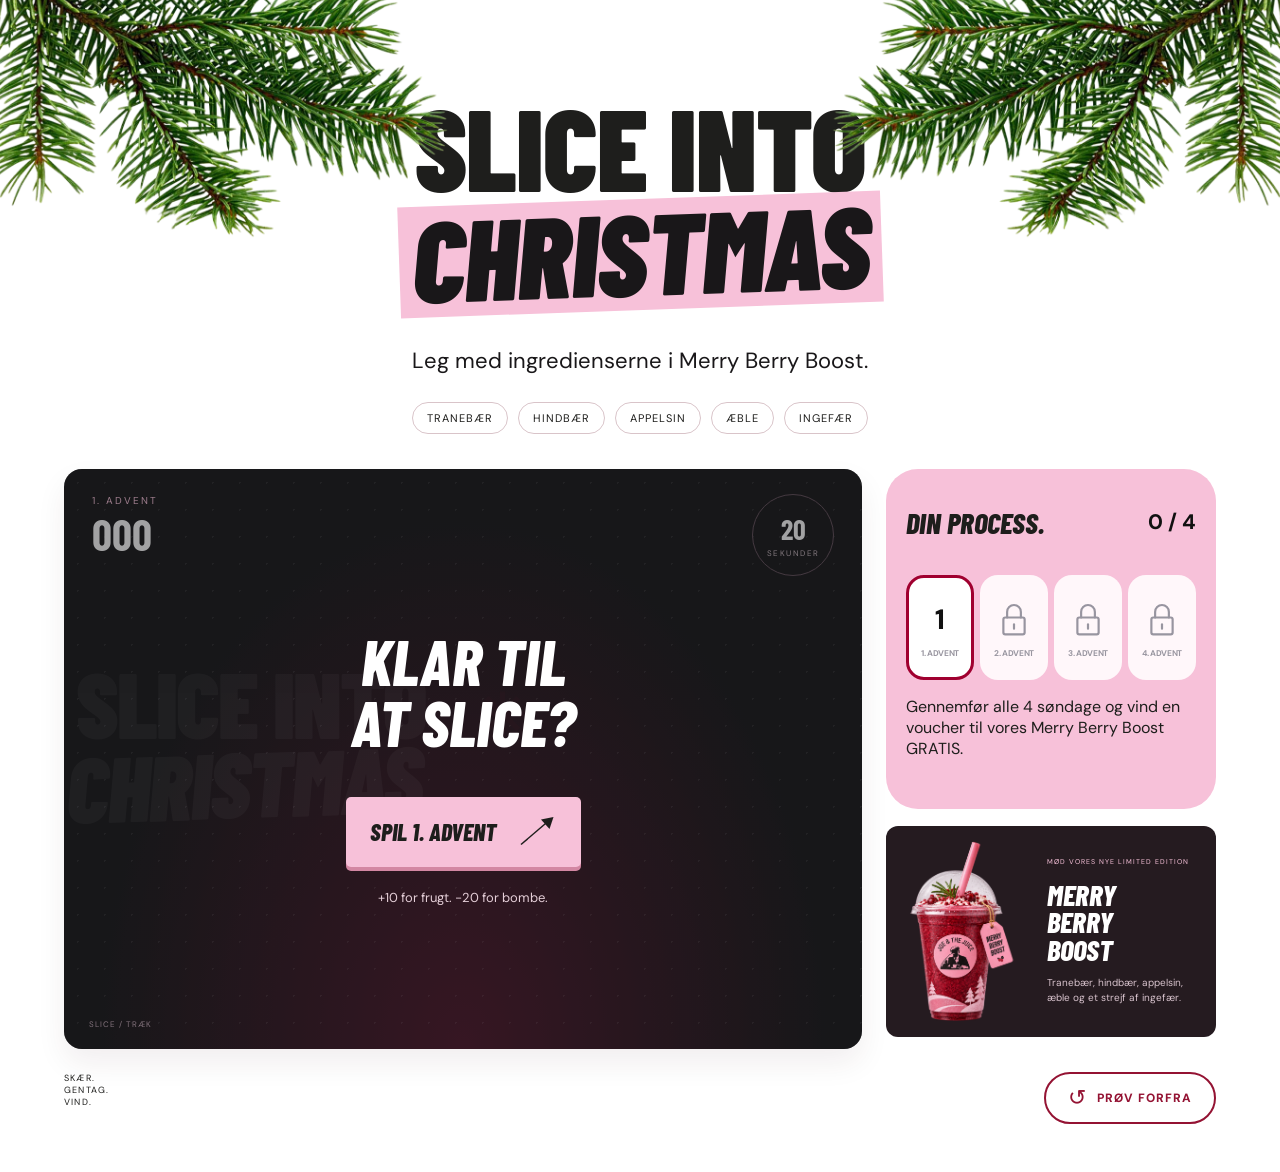
==== spil.html @ 3446dd18 "mobilvisning ses på tablet" ====
<!DOCTYPE html>
<html lang="da">
<head>
  <meta charset="UTF-8">
  <meta name="viewport" content="width=device-width, initial-scale=1">
  <meta name="theme-color" content="#edb3c9">

  <title>Slice into Christmas</title>

  <link rel="stylesheet" href="CSS/style.css">
</head>

<body>

<!-- SNE -->
<div class="christmas-background" aria-hidden="true">
  <div id="snowfall"></div>
</div>

<!-- GRAN -->
<div class="pine-decoration" aria-hidden="true">
  <div class="pine pine-left">
    <img src="img/gran.png" alt="">
  </div>

  <div class="pine pine-right">
    <img src="img/gran.png" alt="">
  </div>
</div>

<!-- Din eksisterende header kommer her -->

  </header>

  <main>

    <section class="intro">
     
      <h1>
        SLICE INTO<br>
        <em>CHRISTMAS</em>
        <span class="spark">✳</span>
      </h1>

      <p>
        Leg med ingredienserne i Merry Berry Boost.
      </p>

      <div class="ingredients">
        <span>TRANEBÆR</span>
        <span>HINDBÆR</span>
        <span>APPELSIN</span>
        <span>ÆBLE</span>
        <span>INGEFÆR</span>
      </div>
    </section>

    <div class="layout">

      <!-- SPILLET -->
      <section class="arena" aria-label="Frugtskæringsspil">

        <div class="hud">
          <div>
            <span class="label" id="roundLabel">
              1. ADVENT
            </span>

            <strong id="score">000</strong>
          </div>

          <div class="timer">
            <span id="time">20</span>
            <small>SEKUNDER</small>
          </div>

          <button
            id="pause"
            hidden
            aria-label="Sæt spillet på pause"
          >
            Ⅱ
          </button>
        </div>

        <div class="arena-title">
          <h1>
            SLICE INTO<br>
            <em>CHRISTMAS</em>
            <span class="spark">✳</span>
          </h1>
        </div>

        <canvas
          id="game"
          tabindex="0"
          aria-label="Skær frugter ved at trække fingeren eller musen. Med tastatur: tryk mellemrum for at skære en frugt."
        ></canvas>

        <!-- COUNTDOWN -->
        <div id="countdown" hidden>
          <span id="countdownNumber">3</span>
        </div>

        <!-- START, PAUSE OG RESULTAT -->
<div class="overlay" id="overlay">

  <div class="tag" id="overlayTag"></div>

  <h2 id="overlayTitle">
    KLAR TIL<br>
    AT SLICE?
  </h2>

  <p id="overlayText"></p>

  <button class="primary" id="start">
    SPIL 1. ADVENT
    <span>↗</span>
  </button>

  <p id="overlayFine">
    +10 for frugt. −20 for bombe.
  </p>

</div>

        <div class="game-footer">
          <span>SLICE / TRÆK </span>
        </div>

      </section>

      <!-- ADVENTSREJSE -->
      <aside>

      
<!-- DIN ADVENTSREJSE -->

<div class="progress-card">

  <!-- OVERSKRIFT OG FREMGANG -->
  <div class="card-top">
    <h3>DIN PROCESS.</h3>
    <span id="count">0/4</span>
  </div>

  <!-- DE FIRE ADVENTSLÅGER -->
  <!-- JavaScript opretter automatisk lågerne -->
  <div id="days" class="days"></div>

  <!-- BESKRIVELSE -->
  <p id="progressText" class="progress-description">
    Spil med hver advent og vind præmier.
    Gennemfør alle 4 søndage og vind vores
    Merry Berry Boost.
  </p>

  <!-- VOUCHER -->
  <button
  type="button"
  class="voucher-btn"
  id="voucher"
  hidden
>
  <span>DIN VOUCHER</span>

  <svg class="voucher-arrow" viewBox="0 0 80 70"
       fill="none" aria-hidden="true">
    <path d="M8 60 L63 13"
          stroke="currentColor" stroke-width="3" />
    <path d="M48 10 L73 5 L65 29 Z"
          fill="currentColor" />
  </svg>
</button>

</div>


        <!-- PRODUKTKORT -->
        <div class="product">
          <div class="product-art">
            <img
              src="img/merryberryboost.png"
              alt="Merry Berry Boost juledrink"
            >
          </div>

          <div class="product-copy">
            <span>MØD VORES NYE LIMITED EDITION</span>

            <h3>
              MERRY<br>
              BERRY <br>
              BOOST
            </h3>

            <p>
            Tranebær, hindbær, appelsin, æble og et strejf af ingefær.
            </p>
          </div>
        </div>

      </aside>
    </div>

    <div class="bottom">
      <span>SKÆR. <br>
        GENTAG.<br>
        VIND.</span>

      
<button id="reset" class="reset-btn" type="button">
  <span class="reset-icon" aria-hidden="true">↺</span>
  PRØV FORFRA
</button>

    </div>

  </main>

<!-- SPILLEREGLER FØR START -->
<dialog id="rulesDialog" aria-labelledby="rulesTitle">
  <button
    type="button"
    class="rules-close"
    id="closeRules"
    aria-label="Luk spilleregler"
  >
    ×
  </button>

  <h1 id="rulesTitle" tabindex="-1">
    SÅDAN SPILLER DU.
  </h1>

  <div class="rules-layout">
    <ol class="rules-list">
      <li>Start en runde på 20 sekunder.</li>

      <li>
        Skær frugterne med et stryg med fingeren, men
        <strong>undgå</strong> bomberne.
      </li>

      <li>
        Spil runden færdig. Din deltagelse registreres
        uanset din score.
      </li>

      <li>
        Gennemfør alle fire adventssøndage for at modtage
        en voucher til vores nye juledrink
        <strong>gratis.</strong>
      </li>
    </ol>

    <div class="rules-pictures" aria-hidden="true">
      <!-- FRUGTER -->
      <div class="rules-picture">
        <svg
          class="rules-mark rules-check"
          viewBox="0 0 100 80"
          fill="none"
        >
          <path d="M10 41 L36 67 L90 13" />
        </svg>

        <div class="rules-images">
          <img src="img/tranebaer.png" alt="">
          <img src="img/appelsin.png" alt="">
        </div>
      </div>

      <!-- BOMBER -->
      <div class="rules-picture">
        <svg
          class="rules-mark rules-cross"
          viewBox="0 0 100 80"
          fill="none"
        >
          <path d="M25 15 L75 65 M75 15 L25 65" />
        </svg>

        <div class="rules-images">
          <img src="img/julekugle1.png" alt="">
          <img src="img/julekugle2.png" alt="">
        </div>
      </div>
    </div>
  </div>

  <button type="button" class="rules-start" id="rulesStart">
    <span>START SPIL</span>

    <svg
      class="rules-arrow"
      viewBox="0 0 80 70"
      fill="none"
      aria-hidden="true"
    >
      <path d="M8 60 L63 13" />
      <path d="M48 10 L73 5 L65 29 Z" />
    </svg>
  </button>
</dialog>

<!-- DIALOG TIL NULSTILLING OG VOUCHER -->
<dialog id="modal">
  <button
    type="button"
    class="close"
    aria-label="Luk"
  >
    ×
  </button>

  <div id="modalContent"></div>
</dialog>
  <div
    class="sr"
    aria-live="polite"
    id="announce"
  ></div>

  <!-- VÆLG TILBUD EFTER EN ADVENTSRUNDE -->
<dialog id="dealsDialog" aria-labelledby="dealsTitle">
  <h2 id="dealsTitle" tabindex="-1">
    GODT SPILLET.<br>
    VÆLG DIN DEAL.<br>
    TRE DEALS.<br>
    <em>ÉN ER DIN.</em>
  </h2>

  <p class="deals-intro">
    Vælg ét af de tre tilbud, og tryk fortsæt.
  </p>

  <p class="deals-demo">
    Prototype: Dit valg gemmes i denne browser.
    Ingen rigtig rabat eller forbindelse til JOE Wallet.
  </p>

  <form id="dealsForm">
    <fieldset class="deals-options">
      <legend class="sr">Vælg ét tilbud</legend>
      <div id="dealCards"></div>
    </fieldset>

    <button
    type="submit"
    class="deals-continue"
    id="confirmDeal"
    disabled
  >
    <span>FORTSÆT</span>
  
    <svg
      class="continue-arrow"
      viewBox="0 0 80 70"
      fill="none"
      aria-hidden="true"
    >
      <path
        d="M8 60 L63 13"
        stroke="currentColor"
        stroke-width="3"
      />
      <path
        d="M48 10 L73 5 L65 29 Z"
        fill="currentColor"
      />
    </svg>
  </button>
  </form>

  <p class="sr" id="dealStatus" aria-live="polite"></p>
</dialog>

  <script src="JS/game.js"></script>

</body>
</html>
---- CSS/style.css ----
@import url("https://fonts.googleapis.com/css2?family=Barlow+Condensed:ital,wght@0,600;0,700;0,800;0,900;1,800;1,900&family=DM+Sans:wght@400;500;600;700&display=swap");

/* =========================================
   FARVER
========================================= */

:root {
  --pink: #F7C1D9;
  --red: #941333;
  --ink: #1E1E1C;
  --cream: #ffffff;
}

/* =========================================
   GRUNDLÆGGENDE STYLING
========================================= */

* {
  box-sizing: border-box;
}

body {
  margin: 0;
  background: var(--cream);
  color: var(--ink);
  font-family: "DM Sans", Arial, sans-serif;
}

button,
a {
  -webkit-tap-highlight-color: transparent;
}

button {
  cursor: pointer;
  font: inherit;
}

button:focus-visible,
a:focus-visible,
canvas:focus-visible {
  outline: 3px solid #c52b67;
  outline-offset: 5px;
}

[hidden] {
  display: none !important;
}

/* =========================================
   HEADER
========================================= */

header {
  height: 96px;
  padding: 0 5%;
  border-bottom: 1px solid #d9cac9;

  display: flex;
  align-items: center;
  justify-content: space-between;
  gap: 20px;
}

.brand {
  font: 800 26px "Barlow Condensed",
    Impact, sans-serif;

  color: inherit;
  text-decoration: none;
}

.brand span {
  display: block;
  font: 10px "DM Sans", sans-serif;
  letter-spacing: 4px;
  margin-top: 5px;
}

.edition {
  font-size: 10px;
  letter-spacing: 2px;
}

.edition i {
  font-size: 22px;
  margin: 0 18px;
  color: var(--red);
}

.small {
  border: 1px solid #c7b7b8;
  padding: 12px 17px;
  background: transparent;
  border-radius: 30px;
  font-size: 12px;
}

/* =========================================
   MAIN
========================================= */

main {
  max-width: 1400px;
  margin: auto;
  padding: 40px 5% 24px;
}

/* =========================================
   INTRODUKTION
========================================= */

.intro {
  position: relative;
}

.eyebrow {
  font-size: 10px;
  letter-spacing: 2.4px;
  font-weight: 700;

  display: flex;
  align-items: center;
  gap: 10px;
}

.eyebrow span {
  background: var(--red);
  width: 7px;
  height: 7px;
  border-radius: 50%;
}

/* OVERSKRIFT */

h1 {
  font: 900 clamp(58px, 7.2vw, 108px) / 0.86
    "Barlow Condensed", Impact, sans-serif;

  letter-spacing: -2px;
  margin: 24px 0 26px;

  position: relative;
  width: max-content;
}

h1 em {
  background: var(--pink);
  font-style: italic;

  padding: 0 16px 5px 2px;

  display: inline-block;
  transform: rotate(-2deg);
}

.spark {
  position: absolute;
  font-size: 58px;
  color: var(--red);
  right: -87px;
  top: 26px;
}

.intro > p {
  position: absolute;
  right: 0;
  top: 42px;

  line-height: 1.7;
  font-size: 14px;
}

/* INGREDIENSER */

.ingredients {
  display: flex;
  gap: 7px;
  flex-wrap: wrap;
  margin: 26px 0;
}

.ingredients span {
  font-size: 9px;
  letter-spacing: 1px;

  border: 1px solid #941333;
  border-radius: 20px;

  padding: 6px 10px;
}

/* =========================================
   SIDENS LAYOUT
========================================= */

.layout {
  display: grid;
  grid-template-columns: minmax(0, 1fr) 330px;
  gap: 24px;
}

/* =========================================
   SPILOMRÅDE
========================================= */

.arena {
  height: 580px;
  position: relative;
  min-width: 0;

  background:
    radial-gradient(
      ellipse at 50% 100%,
      #4b1529,
      transparent 65%
    ),
    #171719;

  border-radius: 18px;
  overflow: hidden;
  color: var(--cream);

  box-shadow: 0 14px 30px #34122212;
}

/* PRIKKET BAGGRUND */

.arena::before {
  content: "";
  position: absolute;
  inset: 0;

  background-image:
    radial-gradient(
      #ffffff15 1px,
      transparent 1px
    );

  background-size: 27px 27px;
  pointer-events: none;
}

/* =========================================
   POINT OG TIMER
========================================= */

.hud {
  position: absolute;
  top: 25px;
  left: 28px;
  right: 28px;

  display: flex;
  align-items: flex-start;
  justify-content: space-between;

  z-index: 2;
  pointer-events: none;
}

.label {
  display: block;
  font-size: 10px;
  letter-spacing: 2px;
  color: var(--pink);
}

.hud strong {
  font: 700 44px "Barlow Condensed",
    Impact, sans-serif;

  display: block;
}

.hud small {
  font-size: 8px;
  letter-spacing: 1.5px;
  color: #c9b8c0;
  display: block;
}

.timer {
  text-align: center;
  border: 1px solid #63505b;
  border-radius: 50%;

  width: 66px;
  height: 66px;
  padding: 8px;
}

.timer span {
  font: 700 28px "Barlow Condensed",
    Impact, sans-serif;
}

/* PAUSE */

#pause {
  pointer-events: auto;
  background: transparent;

  border: 1px solid #73606a;
  border-radius: 50%;

  color: white;
  width: 38px;
  height: 38px;

  position: absolute;
  right: 80px;
}

/* =========================================
   BAGGRUNDSTEKST I SPILLET
========================================= */

.arena-title {
  position: absolute;
  top: 170px;

  width: 100%;
  text-align: center;

  font: 900 65px / 0.94
    "Barlow Condensed", Impact, sans-serif;

  opacity: 0.055;
  pointer-events: none;
}

.arena-title em {
  color: var(--pink);
}

/* =========================================
   CANVAS
========================================= */

canvas {
  display: block;
  width: 100%;
  height: 100%;

  touch-action: none;

  position: absolute;
  inset: 0;
}

/* =========================================
   STARTSKÆRM OG RESULTAT
========================================= */

.overlay {
  position: absolute;
  inset: 0;

  display: flex;
  align-items: center;
  justify-content: center;
  flex-direction: column;

  text-align: center;

  background: #17171966;
  padding: 30px;

  z-index: 3;
  backdrop-filter: blur(2px);
}

.tag {
  color: var(--pink);
  font-size: 10px;
  letter-spacing: 2.4px;
}

.overlay h2 {
  font: italic 800 64px / 0.95
    "Barlow Condensed", Impact, sans-serif;

  margin: 22px 0;
  color: var(--cream);
}

.overlay p {
  font-size: 13px;
  line-height: 1.7;

  color: #e4ced7;
  margin: 0 0 22px;
}

/* STARTKNAP */

.primary {
  background: var(--pink);
  border: 0;
  border-radius: 5px;

  color: var(--ink);
  padding: 17px 24px;
  min-width: 235px;

  text-align: left;

  font: italic 800 24px
    "Barlow Condensed", Impact, sans-serif;

  box-shadow: 0 4px 0 #d387a3;
}

.primary span {
  float: right;
  margin-left: 24px;
}

.primary:hover {
  background: #ffcee1;
  transform: translateY(-1px);
}

.overlay .fine {
  font-size: 10px;
  margin: 19px 0 0;
  color: #c6abb7;
}

/* =========================================
   SPILLETS FOOTER
========================================= */

.game-footer {
  position: absolute;
  bottom: 20px;
  left: 25px;
  right: 25px;

  display: flex;
  justify-content: space-between;
  gap: 12px;

  font-size: 8px;
  letter-spacing: 1px;
  color: #c9aebc;

  pointer-events: none;
}

/* =========================================
   DIN ADVENTSREJSE – NYT DESIGN
========================================= */

aside {
  display: flex;
  flex-direction: column;
  gap: 17px;
  min-width: 0;
}

/* LYSERØD BOKS */

.progress-card {
  background: #f7c1d9;
  border: none;
  border-radius: 32px;

  padding: 28px 20px 34px;
  min-height: 300px;
}

/* OVERSKRIFT */

.progress-card .card-top {
  display: flex;
  align-items: center;
  justify-content: space-between;

  gap: 12px;
  margin-bottom: 26px;

  letter-spacing: 0;
  text-transform: none;
}

.progress-card .card-top h2 {
  margin: 0;
  padding: 0;

  color: #111111;

  font: 700 clamp(19px, 2vw, 26px)/1.2
    "DM Sans", Arial, sans-serif;

  font-style: normal;
}

.progress-card #count {
  color: #111111;

  font: 700 21px/1
    "DM Sans", Arial, sans-serif;

  white-space: nowrap;
}

/* FIRE ADVENTSLÅGER */

.progress-card .days {
  display: grid;
  grid-template-columns: repeat(4, minmax(0, 1fr));
  gap: 8px;
}

/* ALMINDELIG LÅGE */

.progress-card .day {
  width: 100%;
  min-width: 0;
  min-height: 104px;

  padding: 10px 2px;

  display: flex;
  flex-direction: column;
  align-items: center;
  justify-content: center;

  background: #fff7fa;

  border: 3px solid transparent;
  border-radius: 20px;

  text-align: center;
}

/* TAL OG FLUEBEN */

.progress-card .day b {
  display: flex;
  align-items: center;
  justify-content: center;

  width: 100%;
  height: 48px;

  border: 0;
  border-radius: 0;

  background: transparent;

  font: 800 27px/1
    "DM Sans", Arial, sans-serif;

  color: #111111;
}

/* TEKST UNDER TALLET */

.progress-card .day small {
  display: block;
  margin: 5px 0 0;

  color: #9895a0;

  font: 700 9px/1.2
    "DM Sans", Arial, sans-serif;

  white-space: nowrap;
}

/* AKTUEL ADVENT */

.progress-card .day.current {
  background: #ffffff;
  border-color: #a50032;
}

.progress-card .day.current b {
  background: transparent;
  border: 0;
  color: #111111;
}

/* GENNEMFØRT ADVENT */

.progress-card .day.done {
  background: #a90032;
  border-color: #870027;
}

.progress-card .day.done b {
  background: transparent;
  border: 0;

  color: #ffffff;
  font-size: 40px;
}

.progress-card .day.done small {
  color: #e7b2c3;
}

/* =========================================
   VOUCHER
========================================= */

.voucher-btn {
  background: var(--red);
  color: white;
  border: 0;

  padding: 13px;
  width: 100%;
  margin: 20px 0 0;

  font-size: 12px;
  font-weight: 700;
}

.voucher-btn:hover {
  background: #750e29;
}

/* =========================================
   SKJULT FREMGANGSTEKST
========================================= */

.progress-card #progressText.sr {
  position: absolute;
  width: 1px;
  height: 1px;

  margin: 0;
  overflow: hidden;

  clip-path: inset(50%);
}

/* =========================================
   PRODUKTKORT
========================================= */

.product {
  border-radius: 12px;
  overflow: hidden;

  display: flex;
  min-height: 170px;

  background: #251b20;
  color: white;
}

.product-art {
  width: 45%;

  background:
    url("assets/campaign.png")
    center top / 100% auto no-repeat;
}

.product-copy {
  padding: 22px 12px;
  width: 55%;
}

.product-copy span {
  font-size: 7px;
  letter-spacing: 1px;
  color: var(--pink);
}

h3 {
  font: italic 800 29px / 0.95
    "Barlow Condensed", Impact, sans-serif;

  margin: 12px 0;
}

.product-copy p {
  font-size: 10px;
  line-height: 1.5;
  color: #d8c3cd;
}

/* =========================================
   BUNDTEKST
========================================= */

.bottom {
  display: flex;
  justify-content: space-between;

  margin: 23px 0;

  font-size: 9px;
  letter-spacing: 1.2px;
}

.bottom button {
  border: 0;
  background: none;

  text-decoration: underline;
  font-size: 10px;
  color: #705660;
}

/* =========================================
   FOOTER
========================================= */

footer {
  border-top: 1px solid #d9cac9;

  display: flex;
  justify-content: space-between;

  padding: 22px 5%;

  font-size: 9px;
  color: #78676c;
  gap: 12px;
}

/* =========================================
   DIALOG – REGLER OG VOUCHER
========================================= */

dialog {
  background: var(--cream);
  border: 0;
  border-radius: 14px;

  width: min(480px, 90vw);
  padding: 40px;

  color: var(--ink);

  box-shadow: 0 20px 100px #0005;
}

dialog::backdrop {
  background: #180813bb;
  backdrop-filter: blur(6px);
}

dialog h2 {
  font: italic 800 42px / 1
    "Barlow Condensed", Impact, sans-serif;
}

dialog p,
dialog li {
  font-size: 14px;
  line-height: 1.7;
}

dialog .close {
  position: absolute;
  right: 15px;
  top: 10px;

  background: none;
  border: 0;
  font-size: 28px;
}

.ticket {
  background: var(--pink);
  padding: 24px;

  border: 2px dashed var(--red);
  text-align: center;
}

.ticket strong {
  font: italic 800 36px
    "Barlow Condensed", Impact, sans-serif;

  display: block;
}

/* =========================================
   SKÆRMLÆSER
========================================= */

.sr {
  position: absolute;
  width: 1px;
  height: 1px;

  overflow: hidden;
  clip-path: inset(50%);
}

/* =========================================
   COUNTDOWN – 3, 2, 1
========================================= */

#countdown {
  position: absolute;
  inset: 0;
  z-index: 20;

  display: flex;
  align-items: center;
  justify-content: center;

  background: rgba(30, 10, 20, 0.65);
  pointer-events: none;
}

#countdown[hidden] {
  display: none !important;
}

#countdownNumber {
  font-family: Impact, "Arial Black", sans-serif;

  font-size: clamp(110px, 20vw, 200px);
  font-weight: 900;
  font-style: italic;

  letter-spacing: -5px;

  -webkit-text-stroke: 2px #f6b8d5;
  color: #f6b8d5;

  text-shadow: 5px 7px 0 #9e486b;

  animation: countdownPop 0.8s ease-out;
}

@keyframes countdownPop {
  0% {
    transform: skew(-8deg) scale(1.6);
    opacity: 0;
  }

  30% {
    transform: skew(-8deg) scale(1);
    opacity: 1;
  }

  100% {
    transform: skew(-8deg) scale(0.9);
    opacity: 1;
  }
}

/* =========================================
   TABLET – OP TIL 900 PX
========================================= */

@media (max-width: 900px) {

  .intro > p {
    position: static;
  }

  .edition {
    display: none;
  }

  .layout {
    grid-template-columns: minmax(0, 1fr) 290px;
  }

  .arena {
    height: 540px;
  }

  .overlay h2 {
    font-size: 48px;
  }

  .progress-card {
    padding: 24px 16px 30px;
  }

  .progress-card .days {
    gap: 7px;
  }

  .progress-card .day {
    min-height: 98px;
    border-radius: 18px;
  }

  .progress-card .day small {
    font-size: 9px;
  }

  .spark {
    font-size: 40px;
    right: -55px;
  }
}

/* =========================================
   MOBIL – OP TIL 700 PX
========================================= */

@media screen and (max-width: 700px) {

  html,
  body {
    width: 100%;
    max-width: 100%;
    overflow-x: clip;
    overflow-y: visible;
  }
  body {
    font-size: 14px;
  }

  main {
    width: 100%;
    max-width: 100%;
    padding: 25px 16px;
  }

  /* HEADER */

  header {
    height: auto;
    min-height: 75px;
    padding: 15px 16px;
    gap: 12px;
  }

  .brand {
    font-size: 22px;
    line-height: 1;
  }

  .brand span {
    font-size: 8px;
    letter-spacing: 2px;
    margin-top: 6px;
  }

  .edition {
    display: none;
  }

  .small {
    font-size: 11px;
    padding: 10px 12px;
    white-space: nowrap;
  }

  /* INTRO */

  .intro {
    width: 100%;
    margin-bottom: 25px;
  }

  .eyebrow {
    font-size: 9px;
    letter-spacing: 1.5px;
  }

  h1 {
    font-size: clamp(46px, 12vw, 76px);
    line-height: 0.9;

    letter-spacing: -1px;
    width: 100%;
    max-width: 100%;

    margin: 22px 0;
  }

  h1 em {
    padding: 0 8px 4px 0;
    max-width: 100%;
  }

  .spark {
    display: none;
  }

  .intro > p {
    position: static;

    font-size: 13px;
    line-height: 1.6;
    margin: 15px 0 20px;
  }

  .ingredients {
    display: flex;
    flex-wrap: wrap;
    gap: 7px;
    margin: 20px 0;
  }

  .ingredients span {
    font-size: 8px;
    padding: 7px 10px;
    letter-spacing: 0.5px;
  }

  /* LAYOUT */

  .layout {
    display: grid;
    grid-template-columns: minmax(0, 1fr);
    gap: 20px;
    width: 100%;
  }

  /* SPIL */

  .arena {
    width: 100%;

    height: min(580px, 68dvh);
    min-height: 390px;

    border-radius: 14px;
    overflow: hidden;
  }

  canvas {
    width: 100%;
    height: 100%;
    display: block;
    touch-action: none;
  }

  /* HUD */

  .hud {
    top: 18px;
    left: 16px;
    right: 16px;
  }

  .label {
    font-size: 9px;
    letter-spacing: 1px;
  }

  .hud strong {
    font-size: 38px;
  }

  .hud small {
    font-size: 8px;
    letter-spacing: 0.7px;
  }

  .timer {
    width: 58px;
    height: 58px;
    padding: 7px;
  }

  .timer span {
    font-size: 25px;
  }

  #pause {
    right: 70px;
    width: 36px;
    height: 36px;
  }

  /* BAGGRUNDSTEKST */

  .arena-title {
    top: 35%;
    font-size: clamp(38px, 10vw, 60px);
    padding: 0 10px;
  }

  /* STARTSKÆRM */

  .overlay {
    padding: 20px;
  }

  .tag {
    font-size: 9px;
    letter-spacing: 1.5px;
  }

  .overlay h2 {
    font-size: clamp(38px, 10vw, 55px);
    line-height: 0.95;
    margin: 20px 0;
  }

  .overlay p {
    font-size: 12px;
    line-height: 1.6;
    max-width: 290px;
  }

  .primary {
    min-width: 0;
    width: min(100%, 260px);
    padding: 15px 18px;
    font-size: 22px;
  }

  .overlay .fine {
    font-size: 9px;
    margin-top: 18px;
  }

  /* SPILLETS FOOTER */

  .game-footer {
    left: 15px;
    right: 15px;
    bottom: 15px;

    font-size: 7px;
    gap: 8px;
    flex-wrap: wrap;
  }

  /* ADVENTSREJSE */

  aside {
    display: flex;
    flex-direction: column;
    gap: 16px;
  }

  .progress-card {
    width: 100%;
    min-height: 250px;

    padding: 24px 16px 30px;
    border-radius: 26px;
  }

  .progress-card .card-top h2 {
    font-size: 22px;
  }

  .progress-card #count {
    font-size: 20px;
  }

  .progress-card .days {
    grid-template-columns:
      repeat(4, minmax(0, 1fr));
    gap: 7px;
  }

  .progress-card .day {
    width: 100%;
    min-width: 0;

    min-height: 98px;
    border-radius: 18px;
  }

  .progress-card .day b {
    font-size: 25px;
  }

  .progress-card .day.done b {
    font-size: 36px;
  }

  .progress-card .day small {
    font-size: 9px;
  }

  .voucher-btn {
    padding: 15px;
    font-size: 13px;
    border-radius: 5px;
  }

  /* PRODUKT */

  .product {
    display: flex;
    width: 100%;
    min-height: 180px;
    border-radius: 12px;
  }

  .product-art {
    width: 43%;
    background-position: center;
    background-size: cover;
  }

  .product-copy {
    width: 57%;
    padding: 20px 12px;
  }

  .product-copy h3 {
    font-size: 28px;
  }

  .product-copy p {
    font-size: 10px;
  }

  /* NULSTIL */

  .bottom {
    display: flex;
    flex-direction: column;
    align-items: flex-start;

    gap: 12px;
    margin: 25px 0;

    font-size: 10px;
    line-height: 1.5;
  }

  .bottom button {
    padding: 8px 0;
    font-size: 11px;
  }

  /* FOOTER */

  footer {
    padding: 20px 16px;
    flex-direction: column;
    gap: 10px;

    font-size: 9px;
    line-height: 1.5;
  }

  /* DIALOG */

  dialog {
    width: calc(100% - 32px);
    max-width: 480px;
    max-height: 85dvh;

    overflow-y: auto;
    padding: 28px 20px;
  }

  dialog h2 {
    font-size: 36px;
  }

  dialog p,
  dialog li {
    font-size: 13px;
  }

  .ticket {
    padding: 20px 12px;
  }

  .ticket strong {
    font-size: 29px;
  }

  /* COUNTDOWN */

  #countdownNumber {
    font-size: clamp(90px, 24vw, 140px);
  }
}

/* =========================================
   SMÅ MOBILER – 375 PX OG DERUNDER
========================================= */

@media screen and (max-width: 375px) {

  main {
    padding-left: 12px;
    padding-right: 12px;
  }

  h1 {
    font-size: 46px;
  }

  .brand {
    font-size: 19px;
  }

  .small {
    font-size: 10px;
    padding: 9px;
  }

  .arena {
    min-height: 375px;
    height: 65dvh;
  }

  .overlay h2 {
    font-size: 38px;
  }

  .overlay p {
    font-size: 11px;
  }

  .primary {
    font-size: 20px;
    padding: 13px 15px;
  }

  .progress-card {
    padding: 20px 10px 26px;
  }

  .progress-card .days {
    gap: 5px;
  }

  .progress-card .day {
    min-height: 85px;
    border-width: 2px;
    border-radius: 14px;
  }

  .progress-card .day b {
    font-size: 23px;
  }

  .progress-card .day small {
    font-size: 7px;
  }

  .product-copy h3 {
    font-size: 24px;
  }
}


/* =====================================
   GENSKAB TIDLIGERE DESIGNÆNDRINGER
===================================== */

/* FJERN STORE BAGGRUNDSBILLEDER */

body {
  background-image: none;
}

body::before,
body::after {
  content: none;
}

main {
  position: relative;
  z-index: 1;
  background: transparent;
}

/* =====================================
   HEADER OG LOGO
===================================== */

header {
  position: relative;
  z-index: 5;

  display: flex;
  justify-content: center;
  align-items: center;

  min-height: 120px;
  padding: 20px 5%;

  background: #ffffff;
  background-image: none;

  border-bottom: 1px solid #d9cac9;
}

header .brand {
  display: flex;
  align-items: center;
  justify-content: center;
  gap: 18px;

  color: #191719;
  text-decoration: none;

  white-space: nowrap;
}

header .brand img {
  display: block;
  width: 78px;
  height: 78px;
  object-fit: contain;
}

header .brand .brand-name {
  display: block;

  font-family: "Barlow Condensed", Impact, sans-serif;
  font-size: clamp(26px, 3vw, 43px);
  font-weight: 900;
  line-height: 1;

  letter-spacing: 0;
  margin: 0;
}

header #rulesBtn {
  position: absolute;
  right: 5%;
  top: 50%;
  transform: translateY(-50%);
}

/* =====================================
   CENTRER INTRODUKTIONEN
===================================== */

.intro {
  position: relative;

  display: flex;
  flex-direction: column;
  align-items: center;

  width: 100%;
  padding: 55px 15px 35px;

  text-align: center;

  background: transparent;
  background-image: none;
}

/* LILLE TEKST OVER OVERSKRIFTEN */

.intro .eyebrow {
  display: flex;
  justify-content: center;
  align-items: center;

  width: 100%;
  margin: 0 0 20px;

  text-align: center;
}

/* SLICE INTO CHRISTMAS */

.intro h1 {
  position: relative;

  width: fit-content;
  max-width: 100%;

  margin: 0 auto 35px;

  font-family: "Barlow Condensed", Impact, sans-serif;
  font-size: clamp(65px, 9vw, 115px);
  font-weight: 900;
  line-height: 0.9;

  letter-spacing: -1px;
  text-align: center;
}

.intro h1 em {
  display: inline-block;

  background: #f7c1d9;
  color: #191719;

  padding: 0 12px 7px;

  font-style: italic;
  transform: rotate(-2deg);
}

/* FJERN STJERNEN VED OVERSKRIFTEN */

.intro .spark {
  display: none;
}

/* BESKRIVELSE UNDER OVERSKRIFTEN */

.intro > p {
  position: static;

  width: 100%;
  max-width: 650px;

  margin: 0 auto 25px;

  color: #191719;

  font-family: "DM Sans", Arial, sans-serif;
  font-size: clamp(16px, 2vw, 22px);
  line-height: 1.5;

  text-align: center;
}

/* INGREDIENSER */

.intro .ingredients {
  display: flex;
  justify-content: center;
  align-items: center;
  flex-wrap: wrap;

  width: 100%;
  gap: 10px;

  margin: 0 auto;
}

.intro .ingredients span {
  background: transparent;

  border: 1px solid #d9c4c9;
  border-radius: 30px;

  padding: 8px 14px;

  font-size: 11px;
  letter-spacing: 1px;
}

/* =====================================
   BEHOLD ADVENTSKORTETS NYE DESIGN
===================================== */

.progress-card {
  background: #f7c1d9;
  border: none;
  border-radius: 32px;

  padding: 28px 20px 34px;
  min-height: 300px;
}

.progress-card .card-top {
  display: flex;
  align-items: center;
  justify-content: space-between;

  gap: 12px;
  margin-bottom: 26px;
}

.progress-card .card-top h2 {
  margin: 0;

  font-family: "DM Sans", Arial, sans-serif;
  font-size: 23px;
  font-weight: 700;
  font-style: normal;

  color: #111111;
  letter-spacing: 0;
  text-transform: none;
}

.progress-card #count {
  font-size: 21px;
  font-weight: 700;
  color: #111111;
  white-space: nowrap;
}

.progress-card .days {
  display: grid;
  grid-template-columns: repeat(4, minmax(0, 1fr));
  gap: 8px;
}

.progress-card .day {
  display: flex;
  flex-direction: column;
  align-items: center;
  justify-content: center;

  min-width: 0;
  min-height: 104px;

  padding: 10px 2px;

  background: #fff7fa;

  border: 3px solid transparent;
  border-radius: 20px;

  text-align: center;
}

.progress-card .day b {
  display: flex;
  justify-content: center;
  align-items: center;

  width: 100%;
  height: 48px;

  background: transparent;
  border: none;

  color: #111111;
  font-size: 27px;
}

.progress-card .day small {
  display: block;
  margin-top: 5px;

  color: #9895a0;
  font-size: 9px;
  font-weight: 700;
  white-space: nowrap;
}

.progress-card .day.current {
  background: #ffffff;
  border-color: #a50032;
}

.progress-card .day.done {
  background: #a90032;
  border-color: #870027;
}

.progress-card .day.done b {
  color: #ffffff;
  font-size: 40px;
}

.progress-card .day.done small {
  color: #e7b2c3;
}

/* =====================================
   MOBIL
===================================== */

@media (max-width: 700px) {

  header {
    min-height: 95px;
    padding: 15px 12px;
  }

  header .brand {
    gap: 8px;
  }

  header .brand img {
    width: 43px;
    height: 43px;
  }

  header .brand .brand-name {
    font-size: 22px;
  }

  header #rulesBtn {
    position: static;
    transform: none;

    margin-left: 10px;

    font-size: 10px;
    padding: 8px;
  }

  .intro {
    padding: 40px 8px 30px;
  }

  .intro h1 {
    font-size: clamp(49px, 12vw, 75px);
    margin-bottom: 30px;
  }

  .intro > p {
    font-size: 16px;
    line-height: 1.5;
  }

  .intro .ingredients {
    gap: 7px;
  }

  .intro .ingredients span {
    font-size: 9px;
    padding: 7px 10px;
  }
}

@media (max-width: 400px) {

  header .brand .brand-name {
    font-size: 19px;
  }

  header .brand img {
    width: 37px;
    height: 37px;
  }

  .intro h1 {
    font-size: 47px;
  }
}


/* ENSARTET ADVENTSKORT */

.progress-card .days {
  display: grid;
  grid-template-columns: repeat(4, minmax(0, 1fr));
  gap: 12px;
}

.progress-card .day {
  position: relative;
  min-width: 0;
  min-height: 135px;
  padding: 12px 4px;

  display: flex;
  flex-direction: column;
  align-items: center;
  justify-content: center;

  background: #fff7fa;
  border: 3px solid transparent;
  border-radius: 28px;

  overflow: hidden;
}

.progress-card .day b {
  width: 100%;
  height: 60px;

  display: flex;
  align-items: center;
  justify-content: center;

  background: transparent;
  border: 0;

  font-size: 30px;
  color: #111;
}

.progress-card .day small {
  margin-top: 5px;
  font-size: 13px;
  font-weight: 700;
  color: #9996a0;
  white-space: nowrap;
}

/* AKTUEL ADVENT */

.progress-card .day.current {
  background: #fff;
  border-color: #a00030;
}

/* GENNEMFØRT ADVENT */

.progress-card .day.done {
  background: #a90032;
  border-color: #870027;
}

.progress-card .day.done b {
  background: transparent;
  border: 0;
  color: white;
  font-size: 48px;
}

.progress-card .day.done small {
  color: #e7b2c3;
}

/* MOBIL */

@media (max-width: 700px) {
  .progress-card .days {
    gap: 7px;
  }

  .progress-card .day {
    min-height: 95px;
    padding: 8px 2px;
    border-radius: 18px;
  }

  .progress-card .day b {
    height: 45px;
    font-size: 25px;
  }

  .progress-card .day small {
    font-size: 8px;
  }

  .progress-card .day.done b {
    font-size: 35px;
  }
}


/* =====================================
   NULSTIL MIN DEMO – NY KNAP
===================================== */

.bottom .reset-btn {
  display: inline-flex;
  align-items: center;
  justify-content: center;
  gap: 10px;

  padding: 13px 22px;

  background: #ffffff;
  color: #941333;

  border: 2px solid #941333;
  border-radius: 50px;

  font-family: "DM Sans", Arial, sans-serif;
  font-size: 12px;
  font-weight: 800;
  letter-spacing: 1px;
  text-decoration: none;

  cursor: pointer;

  transition:
    color 0.2s ease,
    transform 0.2s ease,
    box-shadow 0.2s ease;
}

/* IKON */

.bottom .reset-btn .reset-icon {
  font-family: Arial, sans-serif;
  font-size: 22px;
  font-weight: 400;
  line-height: 1;
}

/* HOVER – BLIVER MØRKERØD */

.bottom .reset-btn:hover {
  background: #941333;
  color: #ffffff;

  transform: translateY(-2px);
  box-shadow: 0 5px 12px rgba(148, 19, 51, 0.18);
}

/* NÅR MAN TRYKKER */

.bottom .reset-btn:active {
  transform: translateY(0);
  box-shadow: none;
}

/* TASTATURFOKUS */

.bottom .reset-btn:focus-visible {
  outline: 3px solid #f7c1d9;
  outline-offset: 3px;
}

/* MOBIL */

@media (max-width: 700px) {
  .bottom .reset-btn {
    padding: 12px 18px;
    font-size: 11px;
  }
}

@media (prefers-reduced-motion: reduce) {
  .bottom .reset-btn {
    transition: none;
  }
}


/* RET ADVENTSLÅGERNES STØRRELSE */

.progress-card .days {
  display: grid;
  grid-template-columns: repeat(4, minmax(0, 1fr));
  gap: 6px;
}

.progress-card .day {
  min-width: 0;
  width: 100%;
  min-height: 105px;
  padding: 8px 1px;
  border-radius: 18px;
  overflow: hidden;
}

.progress-card .day b {
  width: 100%;
  height: 48px;
  font-size: 28px;
}

.progress-card .day.done b {
  font-size: 38px;
}

.progress-card .day small {
  display: block;
  width: 100%;
  margin-top: 5px;
  padding: 0;
  font-size: clamp(7px, 0.65vw, 9px);
  line-height: 1.2;
  letter-spacing: -0.3px;
  white-space: nowrap;
  text-align: center;
}

/* MOBIL */

@media (max-width: 700px) {
  .progress-card .day small {
    font-size: clamp(7px, 2vw, 10px);
  }
}

/* SPILLEREGLER */
#rulesDialog,
#rulesDialog * {
  box-sizing: border-box;
}

#rulesDialog {
  position: fixed;
  inset: 0;

  width: min(1100px, calc(100% - 32px));
  max-width: none;
  max-height: 92vh;
  max-height: 92dvh;

  margin: auto;
  padding: 56px 52px 64px;

  overflow-y: auto;

  border: none;
  border-radius: 46px;

  background: #ffffff;
  color: #20201e;
}

#rulesDialog:not([open]) {
  display: none;
}

#rulesDialog::backdrop {
  background: rgb(0 0 0 / 45%);
}

/* LILLE LUKKEKNAP */
#rulesDialog .rules-close {
  position: absolute;
  top: 14px;
  right: 18px;

  display: grid;
  place-items: center;

  width: 44px;
  height: 44px;
  min-height: 0;
  margin: 0;
  padding: 0;

  border: none;
  border-radius: 50%;
  background: transparent;
  box-shadow: none;

  color: #20201e;
  font: 28px/1 Arial, sans-serif;
  cursor: pointer;
}

/* OVERSKRIFT */
#rulesDialog #rulesTitle {
  margin: 0 0 32px;

  font-family: inherit;
  font-size: clamp(34px, 5vw, 60px);
  font-weight: 900;
  font-style: italic;
  line-height: 1;
  letter-spacing: -1.5px;
  text-transform: uppercase;

  color: #20201e;
}

/* TEKST TIL VENSTRE, BILLEDER TIL HØJRE */
#rulesDialog .rules-layout {
  display: grid;
  grid-template-columns: minmax(0, 1fr) 230px;
  align-items: center;
  gap: 50px;
}

/* REGLER */
#rulesDialog .rules-list {
  margin: 0;
  padding: 0 60px 0 34px;

  font-family: Arial, sans-serif;
  font-size: clamp(18px, 2.4vw, 27px);
  font-weight: 400;
  line-height: 1.32;
}

#rulesDialog .rules-list li {
  margin: 0;
  padding: 0;
}

#rulesDialog .rules-list strong {
  font-weight: 700;
}

/* DE TO ROSA BILLEDFELTER */
#rulesDialog .rules-pictures {
  display: grid;
  gap: 32px;
  
}

#rulesDialog .rules-picture {
  display: flex;
  flex-direction: column;
  align-items: center;
  justify-content: center;

  width: 100%;
  aspect-ratio: 1.2;
  padding: 30px;

  border-radius: 46px;
  background: #f7c1d9;
}

/* TYNDE HVIDE SYMBOLER */
#rulesDialog .rules-mark {
  display: block;
  flex-shrink: 0;
  width: 90px;
  height: 72px;

  stroke: #ffffff;
  stroke-width: 10.5;
  stroke-linejoin: miter;
}

#rulesDialog .rules-check {
  stroke-linecap: square;
}

#rulesDialog .rules-cross {
  stroke-linecap: round;
}

/* FRUGTER OG BOMBER */
#rulesDialog .rules-images {
  display: flex;
  align-items: center;
  justify-content: center;
  gap: 8px;

  width: 100%;
}

#rulesDialog .rules-images img {
  display: block;

  width: 78px;
  height: 82px;
  max-width: 46%;

  object-fit: contain;
}

/* CENTRERET KNAP MED LUFT I SIDERNE */
#rulesDialog .rules-start {
  display: flex;
  align-items: center;
  justify-content: space-between;
  gap: 20px;

  width: 56%;
  max-width: 300px;
  min-height: 118px;

  margin: 150px auto 12px;
  padding: 22px 26px;

  border: none;
  border-radius: 9px;

  background: #f7c1d9;
  color: #20201e;
  box-shadow: 0 11px 0 #941333;

  font-family: inherit;
  font-size: clamp(30px, 4.8vw, 60px);
  font-weight: 900;
  font-style: italic;
  line-height: 1;
  text-align: left;
  white-space: nowrap;

  cursor: pointer;
}

#rulesDialog .rules-arrow {
  display: block;
  flex-shrink: 0;

  width: 68px;
  height: 60px;
}

#rulesDialog .rules-arrow path:first-child {
  stroke: currentColor;
  stroke-width: 3;
}

#rulesDialog .rules-arrow path:last-child {
  fill: currentColor;
}

#rulesDialog .rules-start:active {
  transform: translateY(4px);
  box-shadow: 0 7px 0 #941333;
}

#rulesDialog button:focus-visible {
  outline: 3px solid #941333;
  outline-offset: 5px;
}

/* TELEFON: BILLEDERNE BLIVER PÅ HØJRE SIDE */
@media (max-width: 600px) {
  #rulesDialog {
    width: calc(100% - 20px);
    padding: 52px 20px 32px;
    border-radius: 28px;
  }

  #rulesDialog #rulesTitle {
    margin-bottom: 28px;
    font-size: clamp(27px, 7.2vw, 40px);
    letter-spacing: -1px;
  }

  #rulesDialog .rules-layout {
    grid-template-columns: minmax(0, 1fr) 88px;
    gap: 12px;
  }

  #rulesDialog .rules-list {
    padding-left: 21px;
    font-size: 15px;
    line-height: 1.4;
  }

  #rulesDialog .rules-list li + li {
    margin-top: 8px;
  }

  #rulesDialog .rules-pictures {
    gap: 18px;
  }

  #rulesDialog .rules-picture {
    aspect-ratio: auto;
    min-height: 106px;
    padding: 10px 5px;
    gap: 8px;
    border-radius: 22px;
  }

  #rulesDialog .rules-mark {
    width: 44px;
    height: 35px;
  }

  #rulesDialog .rules-images {
    gap: 2px;
  }

  #rulesDialog .rules-images img {
    width: 36px;
    height: 43px;
  }

  #rulesDialog .rules-start {
    width: 86%;
    min-height: 74px;
    margin-top: 42px;
    padding: 16px;
    gap: 10px;
    font-size: clamp(24px, 7vw, 34px);
    box-shadow: 0 8px 0 #941333;
  }

  #rulesDialog .rules-arrow {
    width: 38px;
    height: 36px;
  }
}
/* Overskrift med samme skrifttype og stil som h3 */
#rulesDialog #rulesTitle {
  font-family: "Barlow Condensed", Impact, sans-serif;
  font-weight: 800;
  font-style: italic;
  font-size: clamp(34px, 5vw, 60px);
  line-height: 0.95;
  letter-spacing: normal;
}

/* Smallere tekstfelt og mere luft til billederne */
#rulesDialog .rules-layout {
  grid-template-columns: minmax(0, 1fr) 230px;
  column-gap: 80px;
}

#rulesDialog .rules-list {
  max-width: 550px;
}

/* Tilpasning til telefon */
@media (max-width: 600px) {
  #rulesDialog #rulesTitle {
    font-size: clamp(28px, 7.2vw, 40px);
  }

  #rulesDialog .rules-layout {
    grid-template-columns: minmax(0, 1fr) 88px;
    column-gap: 22px;
  }

  #rulesDialog .rules-list {
    max-width: 100%;
  }
}
/* Flyt de pinke bokse til venstre */
#rulesDialog .rules-pictures {
  position: relative;
  left: -25px;
  transform: none;
}

@media (max-width: 600px) {
  #rulesDialog .rules-pictures {
    left: -20px;
  }
}

#overlayFine {
  margin: 20px 0 0;
}

/* Behold den diskrete baggrundstekst */
.arena-title {
  opacity: 0.055;
}

.arena-title h1 {
  color: white;
}

/* Gør CHRISTMAS synlig uden en farvet kasse */
.arena-title h1 em {
  color: white;
  background: transparent;
}

/* Samme tynde, hvide flueben som ved frugterne */
.progress-card .day .advent-check {
  display: block;
  width: 44px;
  height: 36px;

  stroke: white;
  stroke-width: 8.5;
  stroke-linecap: square;
  stroke-linejoin: miter;
}

/* Lås på kommende adventsdage */
.progress-card .day .advent-lock {
  display: block;
  width: 30px;
  height: 36px;

  stroke: #9895a0;
  stroke-width: 3.5;
  stroke-linecap: round;
  stroke-linejoin: round;
}

.product-art {
  width: 45%;
  flex-shrink: 0;
  background: none;

  display: flex;
  align-items: center;
  justify-content: center;
  padding: 12px;
}

.product-art img {
  display: block;
  width: 100%;
  height: 180px;
  object-fit: contain;
}

.product-copy {
  width: 55%;
  min-width: 0;
}

/* JULENS EFFEKTER */
body {
  position: relative;
  isolation: isolate;
}

/* SNE BAG SIDENS INDHOLD */
.christmas-background {
  position: fixed;
  inset: 0;
  z-index: 0;
  overflow: hidden;
  pointer-events: none;
}

body > header,
body > main,
body > footer {
  position: relative;
  z-index: 1;
}

#snowfall {
  position: absolute;
  inset: 0;
  pointer-events: none;
}

.snowflake {
  position: absolute;
  top: -16px;
  left: var(--snow-left);

  width: var(--snow-size);
  height: var(--snow-size);
  border-radius: 50%;

  /* Synlig på den hvide baggrund */
  background: #dfa0ba;
  opacity: 0.75;

  animation: snowfall var(--snow-duration)
    linear var(--snow-delay) infinite;
}

@keyframes snowfall {
  from {
    transform: translate3d(0, -16px, 0);
  }

  to {
    transform: translate3d(var(--snow-drift), 105vh, 0);
  }
}

/* GRAN: ØVERST PÅ SIDEN, FORAN HEADEREN */
.pine-decoration {
  position: absolute;
  top: 0;
  left: 0;

  width: 100%;
  height: 420px;
  z-index: 5;

  /* Klipper grenene uden at oprette et scrollområde */
  overflow: clip;
  pointer-events: none;
}

.pine-decoration .pine {
  position: absolute;
  top: -30px;
  width: clamp(300px, 38vw, 560px);
}

.pine-decoration .pine-right {
  right: -30px;
}

.pine-decoration .pine-left {
  left: -30px;
  transform: scaleX(-1);
}

.pine-decoration .pine img {
  display: block;
  width: 100%;
  height: auto;

  transform-origin: top right;
  animation: pineSwayVisible 9s ease-in-out infinite;
}

.pine-decoration .pine-left img {
  animation-delay: -4.5s;
}

/* Denne animation manglede før */
@keyframes pineSwayVisible {
  0%, 100% {
    transform: rotate(-4deg);
  }

  50% {
    transform: rotate(4deg);
  }
}

/* TYDELIG PULS PÅ DEN AKTUELLE ADVENT */
.progress-card .day.current {
  animation: adventGlow 2.5s ease-in-out infinite;
}

@keyframes adventGlow {
  0%, 100% {
    box-shadow:
      0 0 0 0 rgb(148 19 51 / 30%),
      0 0 8px rgb(148 19 51 / 15%);
  }

  50% {
    box-shadow:
      0 0 0 5px rgb(148 19 51 / 18%),
      0 0 24px rgb(148 19 51 / 45%);
  }
}

/* Tillad scroll over spillet, når man ikke spiller */
#game {
  touch-action: pan-y;
}

/* Under spillet bruges fingeren til at skære */
#game.is-playing {
  touch-action: none;
}

@media (max-width: 600px) {
  .pine-decoration {
    height: 240px;
  }

  .pine-decoration .pine {
    width: 250px;
    top: -20px;
  }

  .pine-decoration .pine-left {
    left: -65px;
  }

  .pine-decoration .pine-right {
    right: -65px;
  }
}

/* Mindre bevægelse, hvis brugeren har valgt det */
@media (prefers-reduced-motion: reduce) {
  .pine-decoration .pine img,
  .progress-card .day.current {
    animation: none;
  }

  .snowflake {
    display: none;
  }
}

/* Fjern sløring bag spillets startskærm */
.arena .overlay {
  backdrop-filter: none;
  -webkit-backdrop-filter: none;
}

/* Lettere sne uden skygger og filtre */
.snowflake {
  box-shadow: none;
  filter: none;
}

/* Puls med gennemsigtighed frem for animeret skygge */
.progress-card .day.current {
  position: relative;
  animation: none;
}

.progress-card .day.current::after {
  content: "";
  position: absolute;
  inset: -4px;
  border-radius: inherit;
  pointer-events: none;

  box-shadow: 0 0 18px rgb(148 19 51 / 45%);
  animation: adventLight 2.5s ease-in-out infinite;
}

@keyframes adventLight {
  0%, 100% {
    opacity: 0.15;
  }

  50% {
    opacity: 1;
  }
}

@media (prefers-reduced-motion: reduce) {
  .progress-card .day.current::after {
    animation: none;
    opacity: 0.5;
  }
}

/* TILBUDSVINDUE */
#dealsDialog {
  width: min(620px, calc(100% - 24px));
  max-width: none;
  max-height: 92vh;
  max-height: 92dvh;

  padding: 34px;
  border: none;
  border-radius: 20px;

  background: white;
  color: #1e1e1c;
  overflow-y: auto;
}

#dealsDialog:not([open]) {
  display: none;
}

#dealsDialog::backdrop {
  background: rgb(30 20 25 / 55%);
}

/* OVERSKRIFT */
#dealsDialog #dealsTitle {
  width: fit-content;
  max-width: 100%;
  margin: 0 auto 28px;

  font: italic 800 clamp(34px, 5vw, 50px) / 1.02
    "Barlow Condensed", Impact, sans-serif;

  letter-spacing: -0.5px;
  color: #111;
}

#dealsDialog #dealsTitle em {
  display: inline-block;
  padding: 0 9px 5px;
  background: #f7c1d9;
  font-style: inherit;
  transform: skewX(-7deg);
}

#dealsDialog .deals-intro {
  margin: 0 auto 8px;
  text-align: center;
  font: 400 16px / 1.5 "DM Sans", Arial, sans-serif;
}

#dealsDialog .deals-demo {
  margin: 0 auto 24px;
  max-width: 440px;
  text-align: center;
  color: #666;
  font: 400 12px / 1.5 "DM Sans", Arial, sans-serif;
}

#dealsDialog .deals-options {
  min-width: 0;
  padding: 0;
  margin: 0;
  border: none;
}

#dealCards {
  display: grid;
  gap: 12px;
}

/* ET TILBUDSKORT */
#dealsDialog .deal-option {
  position: relative;
  display: block;
  cursor: pointer;
}

/* Radio-knappen er stadig tilgængelig med tastatur */
#dealsDialog .deal-radio {
  position: absolute;
  width: 1px;
  height: 1px;
  opacity: 0;
}

#dealsDialog .deal-card {
  display: grid;
  grid-template-columns: 125px minmax(0, 1fr);
  gap: 18px;

  padding: 12px;
  min-height: 166px;

  border: 2px solid #e6e3e5;
  border-radius: 22px;
  background: white;

  transition:
    border-color 160ms ease,
    background-color 160ms ease;
}

#dealsDialog .deal-image {
  display: block;
  width: 100%;
  height: 150px;
  border-radius: 13px;
  object-fit: contain;
  background: #f3eff1;
}

#dealsDialog .deal-copy {
  display: flex;
  flex-direction: column;
  align-items: flex-start;
  min-width: 0;
  padding: 4px 0;
}

#dealsDialog .deal-name {
  font: 700 21px / 1.15 "DM Sans", Arial, sans-serif;
}

#dealsDialog .deal-description {
  margin-top: 6px;
  font: 400 13px / 1.4 "DM Sans", Arial, sans-serif;
}

#dealsDialog .deal-prices {
  display: flex;
  flex-wrap: wrap;
  align-items: baseline;
  gap: 10px;
  margin-top: auto;
  padding-top: 18px;
}

#dealsDialog .deal-prices del {
  font-size: 16px;
  font-weight: 700;
}

#dealsDialog .deal-prices strong {
  color: #c42170;
  font-size: 23px;
  font-weight: 800;
}

/* VALGT TILBUD */
#dealsDialog .deal-radio:checked + .deal-card {
  border-color: #941333;
  background: #fff2f7;
}

#dealsDialog .deal-radio:focus-visible + .deal-card {
  outline: 3px solid #941333;
  outline-offset: 4px;
}

#dealsDialog .deal-selected {
  display: none;
  margin-top: 8px;
  color: #941333;
  font-size: 12px;
  font-weight: 700;
}

#dealsDialog .deal-radio:checked + .deal-card .deal-selected {
  display: block;
}

/* FORTSÆT */
#dealsDialog .deals-continue {
  display: flex;
  align-items: center;
  justify-content: space-between;
  gap: 20px;

  width: 82%;
  min-height: 78px;
  margin: 26px auto 10px;
  padding: 14px 20px;

  border: none;
  border-radius: 6px;
  background: #f7c1d9;
  color: #1e1e1c;
  box-shadow: 0 7px 0 #941333;

  font: italic 800 40px / 1
    "Barlow Condensed", Impact, sans-serif;
}

#dealsDialog .deals-continue:disabled {
  opacity: 0.45;
  cursor: not-allowed;
}

#dealsDialog .deals-continue:not(:disabled):active {
  transform: translateY(3px);
  box-shadow: 0 4px 0 #941333;
}

#dealsDialog .deals-continue:focus-visible {
  outline: 3px solid #941333;
  outline-offset: 5px;
}

/* TELEFON */
@media (max-width: 600px) {
  #dealsDialog {
    padding: 26px 16px;
  }

  #dealsDialog .deal-card {
    grid-template-columns: 88px minmax(0, 1fr);
    gap: 12px;
    padding: 10px;
    min-height: 138px;
    border-radius: 17px;
  }

  #dealsDialog .deal-image {
    height: 122px;
  }

  #dealsDialog .deal-name {
    font-size: 17px;
  }

  #dealsDialog .deal-description {
    font-size: 12px;
  }

  #dealsDialog .deal-prices {
    gap: 7px;
    padding-top: 12px;
  }

  #dealsDialog .deal-prices del {
    font-size: 13px;
  }

  #dealsDialog .deal-prices strong {
    font-size: 19px;
  }

  #dealsDialog .deals-continue {
    min-height: 66px;
    font-size: 34px;
  }
}

/* Gør kun dialogen større, når den viser juledrink-voucheren */
#modal:has(.christmas-voucher) {
  width: min(680px, calc(100% - 24px));
  max-width: none;
  max-height: 90dvh;
  padding: 45px 30px 20px;
  overflow-y: auto;
  background: #fff;
}

/* ROSA VOUCHER */
.christmas-voucher {
  position: relative;
  overflow: hidden;
  padding: 24px;
  border-radius: 30px;
  background: linear-gradient(135deg, #f7c1d9, #f8dce7);
  color: #111;
}

/* Udskæringer i siderne */
.christmas-voucher::before,
.christmas-voucher::after {
  content: "";
  position: absolute;
  top: 43%;

  width: 36px;
  height: 36px;
  border-radius: 50%;
  background: #fff;
  pointer-events: none;
}

.christmas-voucher::before {
  left: -20px;
}

.christmas-voucher::after {
  right: -20px;
}

/* DRINK TIL VENSTRE, TEKST TIL HØJRE */
.christmas-voucher-top {
  display: grid;
  grid-template-columns: 32% minmax(0, 1fr);
  align-items: center;
  gap: 16px;
}

.christmas-voucher-image {
  display: block;
  width: 100%;
  height: 260px;
  object-fit: contain;
}

#modal .christmas-voucher-copy h2 {
  margin: 0 0 10px;
  font: italic 800 clamp(30px, 5vw, 48px) / 0.95
    "Barlow Condensed", Impact, sans-serif;
}

#modal .christmas-voucher-reward {
  margin: 0;
  font: italic 600 23px / 1.25
    "DM Sans", Arial, sans-serif;
}

.christmas-voucher-copy hr {
  margin: 18px 0;
  border: none;
  border-top: 2px solid #78666d;
}

#modal .christmas-voucher-details {
  margin: 0;
  font: 400 15px / 1.5
    "DM Sans", Arial, sans-serif;
}

/* KNAP MED BÆRRØD SKYGGE */
.christmas-wallet-button {
  display: flex;
  align-items: center;
  justify-content: space-between;
  gap: 12px;

  width: 94%;
  min-height: 76px;
  margin: 20px auto 0;
  padding: 16px 20px;

  border: 1px solid #e5abc2;
  border-radius: 10px;
  background: #f7c1d9;
  color: #111;
  box-shadow: 0 8px 0 #941333;

  font: italic 800 clamp(26px, 4.5vw, 40px) / 1
    "Barlow Condensed", Impact, sans-serif;
}

.christmas-wallet-button:not(:disabled):active {
  transform: translateY(3px);
  box-shadow: 0 5px 0 #941333;
}

.christmas-wallet-button:disabled {
  cursor: default;
}

#modal .christmas-wallet-status {
  margin: 24px 0 0;
  text-align: center;
  font: 400 12px / 1.4 "DM Sans", Arial, sans-serif;
  color: #58434c;
}

/* TELEFON */
@media (max-width: 600px) {
  .christmas-voucher {
    padding: 18px 14px;
    border-radius: 24px;
  }

  .christmas-voucher-top {
    gap: 10px;
  }

  .christmas-voucher-image {
    height: 190px;
  }

  #modal .christmas-voucher-copy h2 {
    font-size: 30px;
  }

  #modal .christmas-voucher-reward {
    font-size: 17px;
  }

  #modal .christmas-voucher-details {
    font-size: 12px;
  }

  .christmas-wallet-button {
    width: 94%;
    min-height: 64px;
    padding: 14px;
    font-size: 27px;
  }
}

/* Smallere og centreret voucherknap */
#modal .christmas-wallet-button {
  width: 82%;
  max-width: 420px;
  margin-inline: auto;
  font-size: clamp(22px, 4vw, 34px);
}

/* Samme flueben som i resten af spillet */
.christmas-wallet-button .wallet-check {
  display: block;
  flex-shrink: 0;
  width: 36px;
  height: 30px;

  fill: none;
  stroke: currentColor;
  stroke-width: 5.5;
  stroke-linecap: square;
  stroke-linejoin: miter;
}
#modal .christmas-wallet-button {
  justify-content: center;
  text-align: center;
}

/* Hele timeren pulserer de sidste 5 sekunder */
.timer.is-urgent {
  border: 2px solid white;
  background: #24151e;

  transform-origin: top right;

  box-shadow:
    0 0 12px rgb(255 255 255 / 65%),
    0 0 28px rgb(255 255 255 / 35%);

  animation: urgentTimerPulse 0.55s ease-out infinite;
}

/* Tallet følger hele timerens animation */
.timer.is-urgent #time {
  display: block;
  font-size: 32px;
  line-height: 1;
  color: white;

  animation: none;
  transform: none;

  text-shadow: 0 0 10px rgb(255 255 255 / 80%);
}

/* SEKUNDER bliver også hvid og tydelig */
.timer.is-urgent small {
  color: white;
  font-size: 9px;
  letter-spacing: 0.5px;
  margin-top: 3px;

  text-shadow: 0 0 6px rgb(255 255 255 / 60%);
}

/* Hurtigt ud – roligt tilbage */
@keyframes urgentTimerPulse {
  0%, 100% {
    transform: scale(1.15);
  }

  20% {
    transform: scale(1.5);
  }
}

/* Frys hele effekten ved pause */
.timer.is-urgent.is-paused {
  animation-play-state: paused;
}

/* Lidt mindre på telefon, så der stadig er plads */
@media (max-width: 600px) {
  @keyframes urgentTimerPulse {
    0%, 100% {
      transform: scale(1.1);
    }

    20% {
      transform: scale(1.35);
    }
  }

  .timer.is-urgent #time {
    font-size: 28px;
  }

  .timer.is-urgent small {
    font-size: 8px;
  }
}

/* Tydelig fremhævning uden bevægelse */
@media (prefers-reduced-motion: reduce) {
  .timer.is-urgent {
    animation: none;
    transform: scale(1.1);
  }
}

/* Én puls pr. sekund */
.timer.is-urgent {
  animation: none;
}

.timer.is-urgent.timer-tick {
  animation: urgentTimerPulse 1s ease-out;
}

.timer.is-urgent.is-paused {
  animation-play-state: paused;
}

@media (prefers-reduced-motion: reduce) {
  .timer.is-urgent.timer-tick {
    animation: none;
  }
}

/* Mere plads mellem pauseknappen og timeren */
#pause {
  right: 115px;
}

/* Man kan scrolle over spillet, når det ikke er aktivt */
#game {
  touch-action: pan-y;
}

/* Under spillet bruges fingeren kun til at slice */
#game.is-playing {
  touch-action: none;
  user-select: none;
  -webkit-user-select: none;
}

@media (max-width: 600px) {
  /* Pauseknappen længere væk fra den pulserende timer */
  #pause {
    right: 100px;
  }

  /* Overskriften på siden */
  .intro h1 {
    width: 100%;
    max-width: 100%;
    font-size: clamp(36px, 10.5vw, 62px);
    letter-spacing: -1px;
  }

  /* Baggrundsoverskriften i spillet */
  .arena-title h1 {
    width: 100%;
    max-width: 100%;
    margin-inline: auto;
    font-size: clamp(34px, 9vw, 54px);
    letter-spacing: -1px;
  }

  /* Plads til start- og resultattekster */
  .arena {
    min-height: 500px;
  }

  .overlay {
    padding: 24px 18px 48px;
  }

  .overlay h2 {
    max-width: 100%;
    font-size: clamp(32px, 9vw, 48px);
    overflow-wrap: break-word;
  }

  .overlay p {
    max-width: 100%;
    overflow-wrap: anywhere;
  }

  #overlayFine {
    margin-top: 22px;
  }

  /* Overskrifter i popupvinduer må ikke være bredere end boksen */
  #rulesDialog #rulesTitle,
  #dealsDialog #dealsTitle {
    width: auto;
    max-width: 100%;
    font-size: clamp(28px, 8vw, 38px);
    overflow-wrap: break-word;
  }

  /* Fjern forskydningen, som kan skubbe billeder ind over teksten */
  #rulesDialog .rules-pictures {
    left: 0;
    transform: none;
  }

  #rulesDialog .rules-layout {
    grid-template-columns: minmax(0, 1fr) 78px;
    column-gap: 12px;
  }

  /* Knaptekster må bryde i stedet for at blive klippet */
  #rulesDialog .rules-start,
  #dealsDialog .deals-continue,
  #modal .christmas-wallet-button {
    max-width: 100%;
    white-space: normal;
    font-size: clamp(22px, 6.5vw, 30px);
  }

  #rulesDialog .rules-start > span,
  #dealsDialog .deals-continue > span,
  #modal .christmas-wallet-button > span {
    min-width: 0;
  }

  /* Produkt- og tilbudstekster */
  .product-copy,
  #dealsDialog .deal-copy,
  .christmas-voucher-copy {
    min-width: 0;
    overflow-wrap: anywhere;
  }

  .progress-card .day small {
    white-space: normal;
  }
}

/* Plads til hele nedtællingstallet */
#countdownNumber {
  display: block;
  box-sizing: content-box;

  font-family: "Barlow Condensed", Impact, sans-serif;
  font-size: clamp(90px, 22vw, 160px);
  font-weight: 900;
  font-style: italic;
  line-height: 1.3;

  letter-spacing: normal;
  padding: 0.15em 0.3em;
  overflow: visible;

  -webkit-text-stroke: 0;
}

/* Undgå ekstra skævvridning af tallet */
@keyframes countdownPop {
  0% {
    transform: scale(1.25);
    opacity: 0;
  }

  30% {
    transform: scale(1);
    opacity: 1;
  }

  100% {
    transform: scale(0.95);
    opacity: 1;
  }
}

/* Ingen fokusramme omkring overskrifter */
#rulesTitle:focus,
#dealsTitle:focus {
  outline: none;
}

/* Ingen ramme på spilknappen ved touch eller museklik */
body:not(.keyboard-navigation) #start:focus {
  outline: none;
}

/* Behold synligt fokus, når man bruger tastaturet */
body.keyboard-navigation #start:focus {
  outline: 3px solid #c52b67;
  outline-offset: 5px;
}

/* Spilknap med tegnet pil */
#start {
  display: flex;
  align-items: center;
  justify-content: space-between;
  gap: 16px;
}

#start .start-arrow {
  display: block;
  flex-shrink: 0;
  width: 40px;
  height: 36px;
}

.continue-arrow {
  display: block;
  flex-shrink: 0;
  width: 40px;
  height: 36px;
}

/* Tegnet pil på begge voucherknapper */
.voucher-arrow {
  display: block;
  flex-shrink: 0;
  width: 34px;
  height: 30px;
}

#voucher,
#modal .christmas-wallet-button {
  display: flex;
  align-items: center;
  justify-content: center;
  gap: 16px;
}

/* Fjern kant og skygge fra voucherens lukkeknap */
#modal .close {
  border: none;
  background: transparent;
  box-shadow: none;
}

/* Ingen fokusramme ved touch eller museklik */
body:not(.keyboard-navigation) #modal .close:focus {
  outline: none;
}

/* Behold fokusmarkering ved tastaturnavigation */
body.keyboard-navigation #modal .close:focus {
  outline: 2px solid #941333;
  outline-offset: 3px;
}

/* Større cirkel omkring timeren */
.timer {
  width: 82px;
  height: 82px;
  flex-shrink: 0;
  padding: 10px;
  box-sizing: border-box;

  display: flex;
  flex-direction: column;
  align-items: center;
  justify-content: center;
  gap: 3px;
}

.timer small {
  white-space: nowrap;
  line-height: 1.2;
  margin: 0;
}

/* Lidt mindre på telefon */
@media (max-width: 600px) {
  .timer {
    width: 76px;
    height: 76px;
  }
}
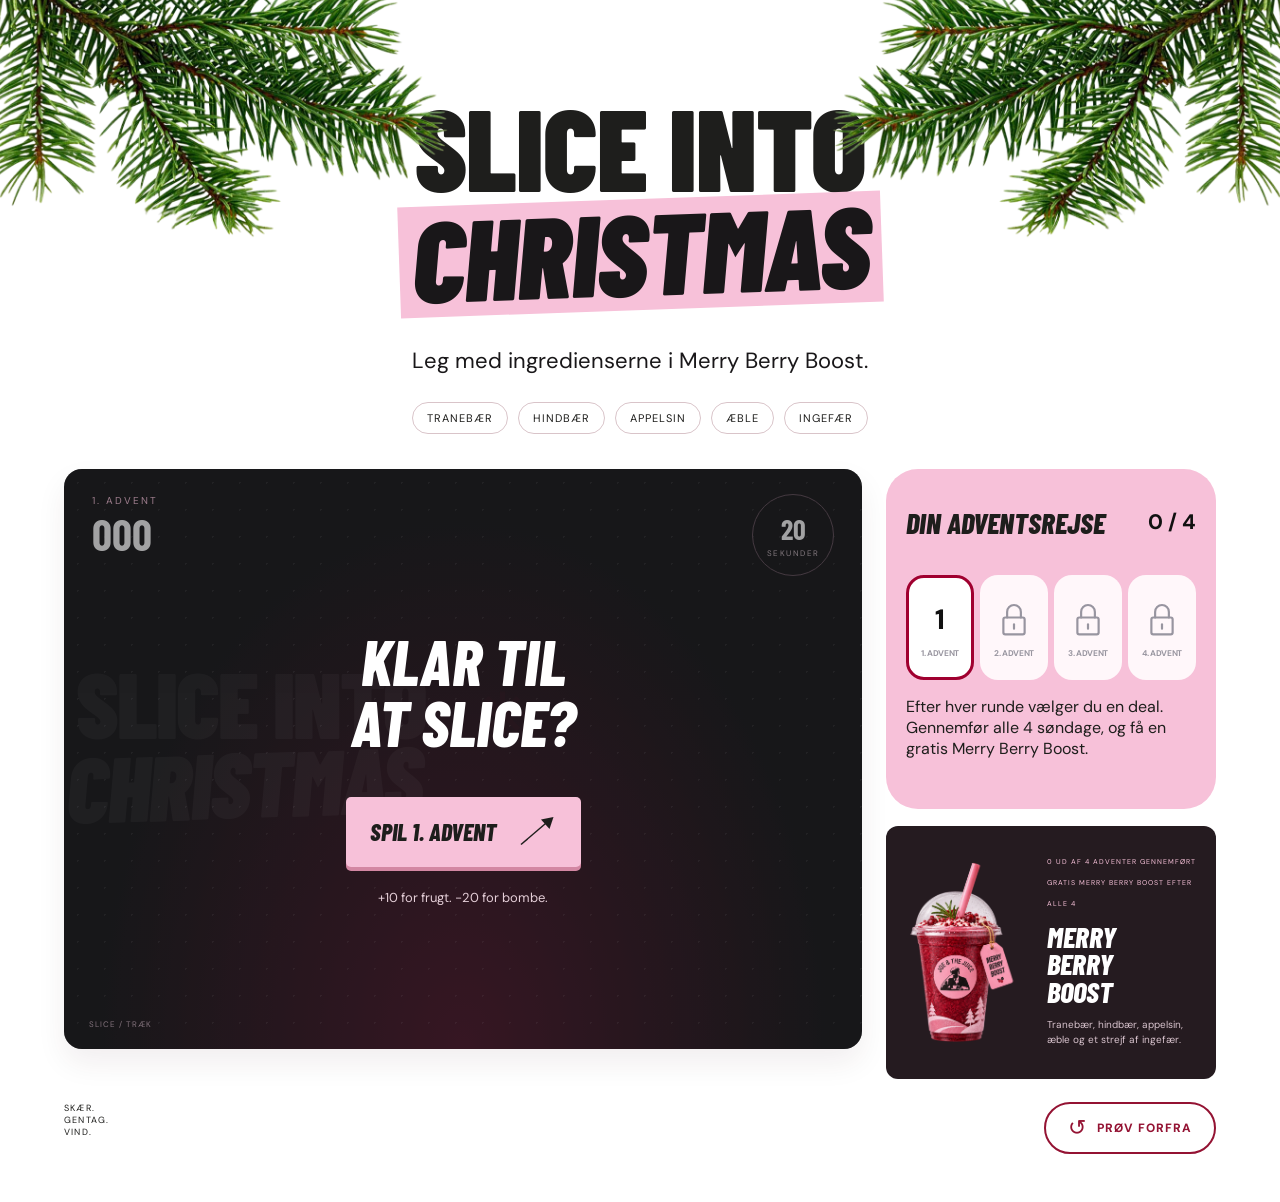
==== commit 793e1331: "brugertest ændringer" ====
--- a/spil.html
+++ b/spil.html
@@ -142,7 +142,7 @@
 
   <!-- OVERSKRIFT OG FREMGANG -->
   <div class="card-top">
-    <h3>DIN PROCESS.</h3>
+    <h3>DIN ADVENTSREJSE</h3>
     <span id="count">0/4</span>
   </div>
 
@@ -152,9 +152,7 @@
 
   <!-- BESKRIVELSE -->
   <p id="progressText" class="progress-description">
-    Spil med hver advent og vind præmier.
-    Gennemfør alle 4 søndage og vind vores
-    Merry Berry Boost.
+    Efter hver runde vælger du en deal. Gennemfør alle 4 søndage, og få en gratis Merry Berry Boost.
   </p>
 
   <!-- VOUCHER -->
@@ -188,7 +186,7 @@
           </div>
 
           <div class="product-copy">
-            <span>MØD VORES NYE LIMITED EDITION</span>
+            <span id="productStatus">0 UD AF 4 ADVENTER GENNEMFØRT<br>GRATIS MERRY BERRY BOOST EFTER ALLE 4</span>
 
             <h3>
               MERRY<br>
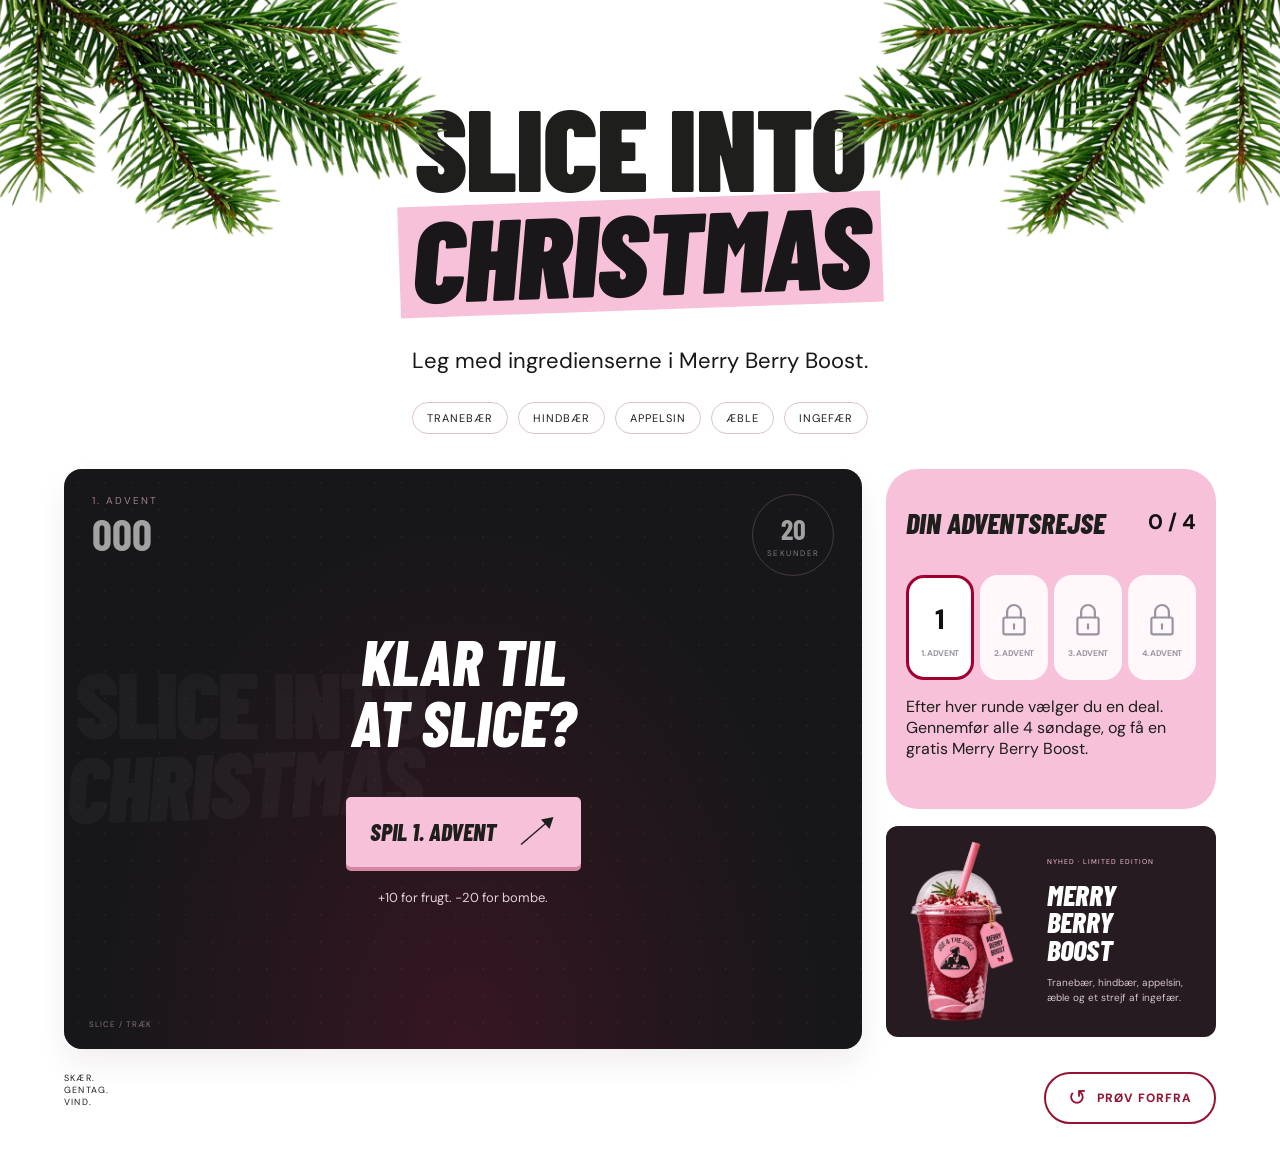
==== commit 25c02f10: "merry berry tekst opdateret" ====
--- a/spil.html
+++ b/spil.html
@@ -186,8 +186,8 @@
           </div>
 
           <div class="product-copy">
-            <span id="productStatus">0 UD AF 4 ADVENTER GENNEMFØRT<br>GRATIS MERRY BERRY BOOST EFTER ALLE 4</span>
-
+<span id="productStatus" hidden></span>
+<span>NYHED · LIMITED EDITION</span>
             <h3>
               MERRY<br>
               BERRY <br>
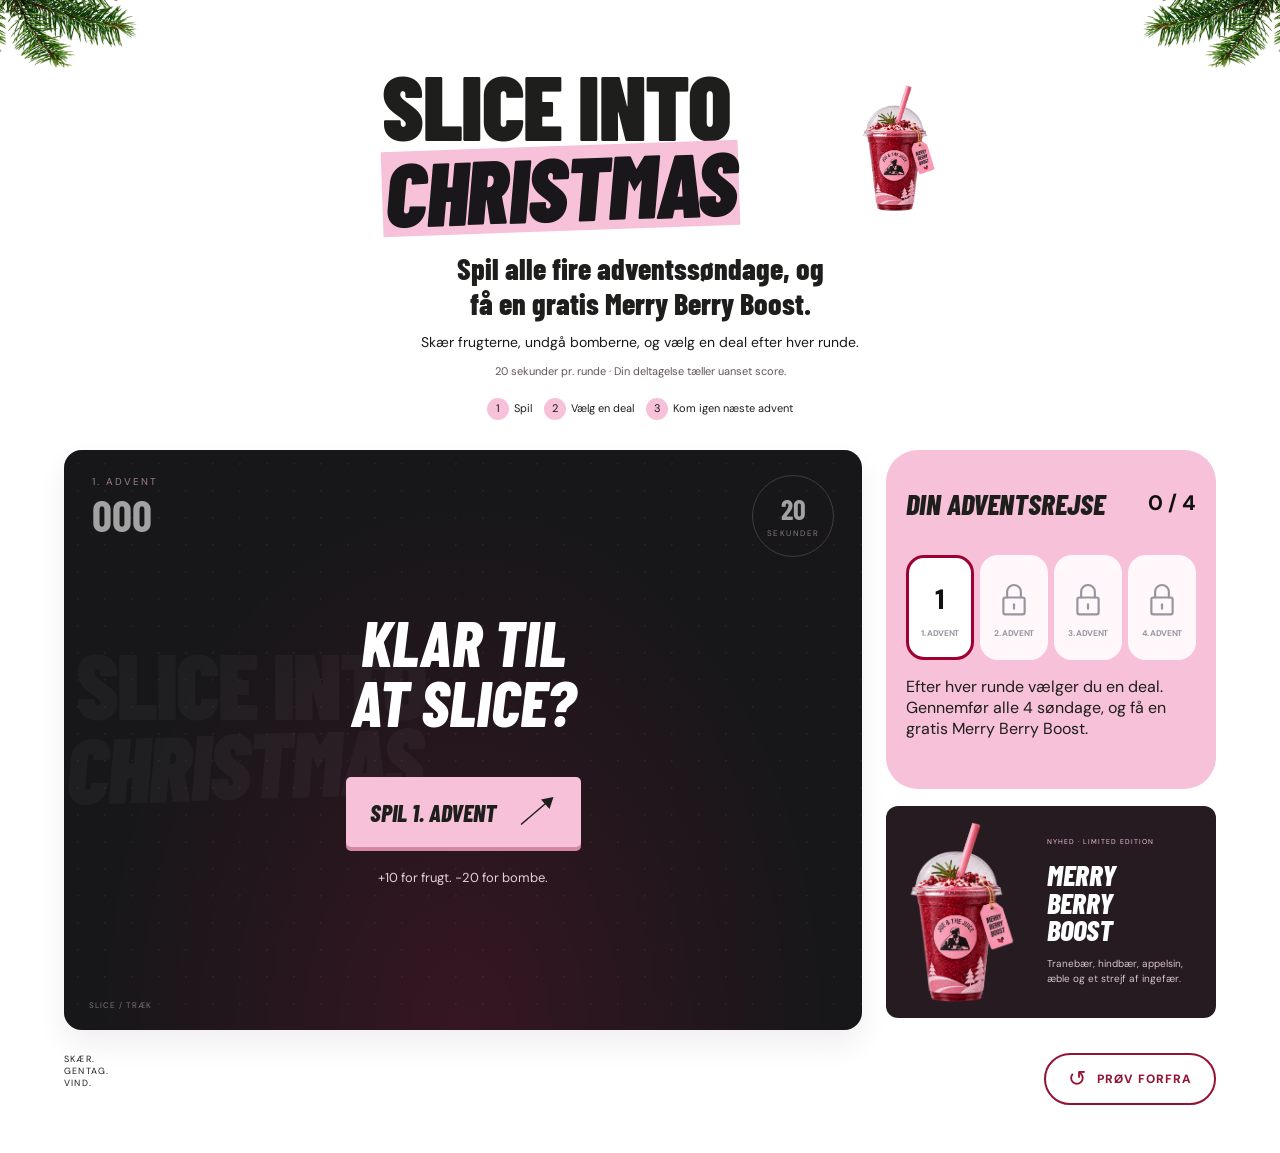
==== commit e0bcce2d: "introduktion og hero" ====
--- a/spil.html
+++ b/spil.html
@@ -35,28 +35,42 @@
 
   <main>
 
-    <section class="intro">
-     
-      <h1>
-        SLICE INTO<br>
-        <em>CHRISTMAS</em>
-        <span class="spark">✳</span>
-      </h1>
-
-      <p>
-        Leg med ingredienserne i Merry Berry Boost.
-      </p>
-
-      <div class="ingredients">
-        <span>TRANEBÆR</span>
-        <span>HINDBÆR</span>
-        <span>APPELSIN</span>
-        <span>ÆBLE</span>
-        <span>INGEFÆR</span>
-      </div>
-    </section>
-
-    <div class="layout">
+<section class="intro intro-campaign">
+  <div class="campaign-hero">
+    <h1>
+      SLICE INTO<br>
+      <em>CHRISTMAS</em>
+    </h1>
+
+    <img
+      class="campaign-drink"
+      src="img/merryberryboost.png"
+      alt="Merry Berry Boost juledrink"
+    >
+  </div>
+
+  <h2 class="campaign-heading">
+    Spil alle fire adventssøndage, og få
+    en gratis Merry Berry Boost.
+  </h2>
+
+  <p class="campaign-description">
+    Skær frugterne, undgå bomberne,
+    og vælg en deal efter hver runde.
+  </p>
+
+  <p class="campaign-note">
+    20 sekunder pr. runde · Din deltagelse tæller uanset score.
+  </p>
+
+  <ol class="campaign-steps">
+    <li><span>1</span> Spil</li>
+    <li><span>2</span> Vælg en deal</li>
+    <li><span>3</span> Kom igen næste advent</li>
+  </ol>
+</section>
+
+<div class="layout">
 
       <!-- SPILLET -->
       <section class="arena" aria-label="Frugtskæringsspil">
--- a/CSS/style.css
+++ b/CSS/style.css
@@ -1,4 +1,3 @@
-
 @import url("https://fonts.googleapis.com/css2?family=Barlow+Condensed:ital,wght@0,600;0,700;0,800;0,900;1,800;1,900&family=DM+Sans:wght@400;500;600;700&display=swap");
 
 /* =========================================
@@ -6,9 +5,9 @@
 ========================================= */
 
 :root {
-  --pink: #F7C1D9;
+  --pink: #f7c1d9;
   --red: #941333;
-  --ink: #1E1E1C;
+  --ink: #1e1e1c;
   --cream: #ffffff;
 }
 
@@ -64,8 +63,10 @@
 }
 
 .brand {
-  font: 800 26px "Barlow Condensed",
-    Impact, sans-serif;
+  font:
+    800 26px "Barlow Condensed",
+    Impact,
+    sans-serif;
 
   color: inherit;
   text-decoration: none;
@@ -73,7 +74,9 @@
 
 .brand span {
   display: block;
-  font: 10px "DM Sans", sans-serif;
+  font:
+    10px "DM Sans",
+    sans-serif;
   letter-spacing: 4px;
   margin-top: 5px;
 }
@@ -135,8 +138,10 @@
 /* OVERSKRIFT */
 
 h1 {
-  font: 900 clamp(58px, 7.2vw, 108px) / 0.86
-    "Barlow Condensed", Impact, sans-serif;
+  font:
+    900 clamp(58px, 7.2vw, 108px) / 0.86 "Barlow Condensed",
+    Impact,
+    sans-serif;
 
   letter-spacing: -2px;
   margin: 24px 0 26px;
@@ -211,12 +216,7 @@
   min-width: 0;
 
   background:
-    radial-gradient(
-      ellipse at 50% 100%,
-      #4b1529,
-      transparent 65%
-    ),
-    #171719;
+    radial-gradient(ellipse at 50% 100%, #4b1529, transparent 65%), #171719;
 
   border-radius: 18px;
   overflow: hidden;
@@ -232,11 +232,7 @@
   position: absolute;
   inset: 0;
 
-  background-image:
-    radial-gradient(
-      #ffffff15 1px,
-      transparent 1px
-    );
+  background-image: radial-gradient(#ffffff15 1px, transparent 1px);
 
   background-size: 27px 27px;
   pointer-events: none;
@@ -268,8 +264,10 @@
 }
 
 .hud strong {
-  font: 700 44px "Barlow Condensed",
-    Impact, sans-serif;
+  font:
+    700 44px "Barlow Condensed",
+    Impact,
+    sans-serif;
 
   display: block;
 }
@@ -292,8 +290,10 @@
 }
 
 .timer span {
-  font: 700 28px "Barlow Condensed",
-    Impact, sans-serif;
+  font:
+    700 28px "Barlow Condensed",
+    Impact,
+    sans-serif;
 }
 
 /* PAUSE */
@@ -324,8 +324,10 @@
   width: 100%;
   text-align: center;
 
-  font: 900 65px / 0.94
-    "Barlow Condensed", Impact, sans-serif;
+  font:
+    900 65px / 0.94 "Barlow Condensed",
+    Impact,
+    sans-serif;
 
   opacity: 0.055;
   pointer-events: none;
@@ -379,8 +381,10 @@
 }
 
 .overlay h2 {
-  font: italic 800 64px / 0.95
-    "Barlow Condensed", Impact, sans-serif;
+  font:
+    italic 800 64px / 0.95 "Barlow Condensed",
+    Impact,
+    sans-serif;
 
   margin: 22px 0;
   color: var(--cream);
@@ -407,8 +411,10 @@
 
   text-align: left;
 
-  font: italic 800 24px
-    "Barlow Condensed", Impact, sans-serif;
+  font:
+    italic 800 24px "Barlow Condensed",
+    Impact,
+    sans-serif;
 
   box-shadow: 0 4px 0 #d387a3;
 }
@@ -492,8 +498,10 @@
 
   color: #111111;
 
-  font: 700 clamp(19px, 2vw, 26px)/1.2
-    "DM Sans", Arial, sans-serif;
+  font:
+    700 clamp(19px, 2vw, 26px)/1.2 "DM Sans",
+    Arial,
+    sans-serif;
 
   font-style: normal;
 }
@@ -501,8 +509,10 @@
 .progress-card #count {
   color: #111111;
 
-  font: 700 21px/1
-    "DM Sans", Arial, sans-serif;
+  font:
+    700 21px/1 "DM Sans",
+    Arial,
+    sans-serif;
 
   white-space: nowrap;
 }
@@ -552,8 +562,10 @@
 
   background: transparent;
 
-  font: 800 27px/1
-    "DM Sans", Arial, sans-serif;
+  font:
+    800 27px/1 "DM Sans",
+    Arial,
+    sans-serif;
 
   color: #111111;
 }
@@ -566,8 +578,10 @@
 
   color: #9895a0;
 
-  font: 700 9px/1.2
-    "DM Sans", Arial, sans-serif;
+  font:
+    700 9px/1.2 "DM Sans",
+    Arial,
+    sans-serif;
 
   white-space: nowrap;
 }
@@ -658,9 +672,7 @@
 .product-art {
   width: 45%;
 
-  background:
-    url("assets/campaign.png")
-    center top / 100% auto no-repeat;
+  background: url("assets/campaign.png") center top / 100% auto no-repeat;
 }
 
 .product-copy {
@@ -675,8 +687,10 @@
 }
 
 h3 {
-  font: italic 800 29px / 0.95
-    "Barlow Condensed", Impact, sans-serif;
+  font:
+    italic 800 29px / 0.95 "Barlow Condensed",
+    Impact,
+    sans-serif;
 
   margin: 12px 0;
 }
@@ -750,8 +764,10 @@
 }
 
 dialog h2 {
-  font: italic 800 42px / 1
-    "Barlow Condensed", Impact, sans-serif;
+  font:
+    italic 800 42px / 1 "Barlow Condensed",
+    Impact,
+    sans-serif;
 }
 
 dialog p,
@@ -779,8 +795,10 @@
 }
 
 .ticket strong {
-  font: italic 800 36px
-    "Barlow Condensed", Impact, sans-serif;
+  font:
+    italic 800 36px "Barlow Condensed",
+    Impact,
+    sans-serif;
 
   display: block;
 }
@@ -858,7 +876,6 @@
 ========================================= */
 
 @media (max-width: 900px) {
-
   .intro > p {
     position: static;
   }
@@ -907,7 +924,6 @@
 ========================================= */
 
 @media screen and (max-width: 700px) {
-
   html,
   body {
     width: 100%;
@@ -1154,8 +1170,7 @@
   }
 
   .progress-card .days {
-    grid-template-columns:
-      repeat(4, minmax(0, 1fr));
+    grid-template-columns: repeat(4, minmax(0, 1fr));
     gap: 7px;
   }
 
@@ -1283,7 +1298,6 @@
 ========================================= */
 
 @media screen and (max-width: 375px) {
-
   main {
     padding-left: 12px;
     padding-right: 12px;
@@ -1346,7 +1360,6 @@
     font-size: 24px;
   }
 }
-
 
 /* =====================================
    GENSKAB TIDLIGERE DESIGNÆNDRINGER
@@ -1659,7 +1672,6 @@
 ===================================== */
 
 @media (max-width: 700px) {
-
   header {
     min-height: 95px;
     padding: 15px 12px;
@@ -1713,7 +1725,6 @@
 }
 
 @media (max-width: 400px) {
-
   header .brand .brand-name {
     font-size: 19px;
   }
@@ -1727,7 +1738,6 @@
     font-size: 47px;
   }
 }
-
 
 /* ENSARTET ADVENTSKORT */
 
@@ -1830,7 +1840,6 @@
   }
 }
 
-
 /* =====================================
    NULSTIL MIN DEMO – NY KNAP
 ===================================== */
@@ -1910,7 +1919,6 @@
     transition: none;
   }
 }
-
 
 /* RET ADVENTSLÅGERNES STØRRELSE */
 
@@ -2015,7 +2023,9 @@
   box-shadow: none;
 
   color: #20201e;
-  font: 28px/1 Arial, sans-serif;
+  font:
+    28px/1 Arial,
+    sans-serif;
   cursor: pointer;
 }
 
@@ -2066,7 +2076,6 @@
 #rulesDialog .rules-pictures {
   display: grid;
   gap: 32px;
-  
 }
 
 #rulesDialog .rules-picture {
@@ -2407,8 +2416,7 @@
   background: #dfa0ba;
   opacity: 0.75;
 
-  animation: snowfall var(--snow-duration)
-    linear var(--snow-delay) infinite;
+  animation: snowfall var(--snow-duration) linear var(--snow-delay) infinite;
 }
 
 @keyframes snowfall {
@@ -2466,7 +2474,8 @@
 
 /* Denne animation manglede før */
 @keyframes pineSwayVisible {
-  0%, 100% {
+  0%,
+  100% {
     transform: rotate(-4deg);
   }
 
@@ -2481,7 +2490,8 @@
 }
 
 @keyframes adventGlow {
-  0%, 100% {
+  0%,
+  100% {
     box-shadow:
       0 0 0 0 rgb(148 19 51 / 30%),
       0 0 8px rgb(148 19 51 / 15%);
@@ -2565,7 +2575,8 @@
 }
 
 @keyframes adventLight {
-  0%, 100% {
+  0%,
+  100% {
     opacity: 0.15;
   }
 
@@ -2611,8 +2622,10 @@
   max-width: 100%;
   margin: 0 auto 28px;
 
-  font: italic 800 clamp(34px, 5vw, 50px) / 1.02
-    "Barlow Condensed", Impact, sans-serif;
+  font:
+    italic 800 clamp(34px, 5vw, 50px) / 1.02 "Barlow Condensed",
+    Impact,
+    sans-serif;
 
   letter-spacing: -0.5px;
   color: #111;
@@ -2629,7 +2642,10 @@
 #dealsDialog .deals-intro {
   margin: 0 auto 8px;
   text-align: center;
-  font: 400 16px / 1.5 "DM Sans", Arial, sans-serif;
+  font:
+    400 16px / 1.5 "DM Sans",
+    Arial,
+    sans-serif;
 }
 
 #dealsDialog .deals-demo {
@@ -2637,7 +2653,10 @@
   max-width: 440px;
   text-align: center;
   color: #666;
-  font: 400 12px / 1.5 "DM Sans", Arial, sans-serif;
+  font:
+    400 12px / 1.5 "DM Sans",
+    Arial,
+    sans-serif;
 }
 
 #dealsDialog .deals-options {
@@ -2702,12 +2721,18 @@
 }
 
 #dealsDialog .deal-name {
-  font: 700 21px / 1.15 "DM Sans", Arial, sans-serif;
+  font:
+    700 21px / 1.15 "DM Sans",
+    Arial,
+    sans-serif;
 }
 
 #dealsDialog .deal-description {
   margin-top: 6px;
-  font: 400 13px / 1.4 "DM Sans", Arial, sans-serif;
+  font:
+    400 13px / 1.4 "DM Sans",
+    Arial,
+    sans-serif;
 }
 
 #dealsDialog .deal-prices {
@@ -2771,8 +2796,10 @@
   color: #1e1e1c;
   box-shadow: 0 7px 0 #941333;
 
-  font: italic 800 40px / 1
-    "Barlow Condensed", Impact, sans-serif;
+  font:
+    italic 800 40px / 1 "Barlow Condensed",
+    Impact,
+    sans-serif;
 }
 
 #dealsDialog .deals-continue:disabled {
@@ -2894,14 +2921,18 @@
 
 #modal .christmas-voucher-copy h2 {
   margin: 0 0 10px;
-  font: italic 800 clamp(30px, 5vw, 48px) / 0.95
-    "Barlow Condensed", Impact, sans-serif;
+  font:
+    italic 800 clamp(30px, 5vw, 48px) / 0.95 "Barlow Condensed",
+    Impact,
+    sans-serif;
 }
 
 #modal .christmas-voucher-reward {
   margin: 0;
-  font: italic 600 23px / 1.25
-    "DM Sans", Arial, sans-serif;
+  font:
+    italic 600 23px / 1.25 "DM Sans",
+    Arial,
+    sans-serif;
 }
 
 .christmas-voucher-copy hr {
@@ -2912,8 +2943,10 @@
 
 #modal .christmas-voucher-details {
   margin: 0;
-  font: 400 15px / 1.5
-    "DM Sans", Arial, sans-serif;
+  font:
+    400 15px / 1.5 "DM Sans",
+    Arial,
+    sans-serif;
 }
 
 /* KNAP MED BÆRRØD SKYGGE */
@@ -2934,8 +2967,10 @@
   color: #111;
   box-shadow: 0 8px 0 #941333;
 
-  font: italic 800 clamp(26px, 4.5vw, 40px) / 1
-    "Barlow Condensed", Impact, sans-serif;
+  font:
+    italic 800 clamp(26px, 4.5vw, 40px) / 1 "Barlow Condensed",
+    Impact,
+    sans-serif;
 }
 
 .christmas-wallet-button:not(:disabled):active {
@@ -2950,7 +2985,10 @@
 #modal .christmas-wallet-status {
   margin: 24px 0 0;
   text-align: center;
-  font: 400 12px / 1.4 "DM Sans", Arial, sans-serif;
+  font:
+    400 12px / 1.4 "DM Sans",
+    Arial,
+    sans-serif;
   color: #58434c;
 }
 
@@ -3054,7 +3092,8 @@
 
 /* Hurtigt ud – roligt tilbage */
 @keyframes urgentTimerPulse {
-  0%, 100% {
+  0%,
+  100% {
     transform: scale(1.15);
   }
 
@@ -3071,7 +3110,8 @@
 /* Lidt mindre på telefon, så der stadig er plads */
 @media (max-width: 600px) {
   @keyframes urgentTimerPulse {
-    0%, 100% {
+    0%,
+    100% {
       transform: scale(1.1);
     }
 
@@ -3364,4 +3404,193 @@
     width: 76px;
     height: 76px;
   }
-}+}
+
+/* Kompakt introduktion */
+.intro.intro-campaign {
+  padding: 25px 8px 18px;
+  margin-bottom: 12px;
+}
+
+.intro.intro-campaign h1 {
+  margin-bottom: 20px;
+}
+
+.intro.intro-campaign .campaign-heading {
+  margin: 0 0 10px;
+  font-family: "Barlow Condensed", Impact, sans-serif;
+  font-size: 25px;
+  font-weight: 800;
+  line-height: 1.1;
+}
+
+.intro.intro-campaign > p {
+  position: static;
+  max-width: 500px;
+  margin: 0 auto 10px;
+  font-size: 14px;
+  line-height: 1.5;
+}
+
+.intro.intro-campaign .campaign-note {
+  font-size: 11px;
+  color: #64535b;
+}
+
+/* Trin uden automatisk nummerering */
+.intro-campaign .campaign-steps {
+  display: flex;
+  justify-content: center;
+  flex-wrap: wrap;
+  gap: 8px 12px;
+  list-style: none;
+  padding: 0;
+  margin: 8px 0 0;
+}
+
+.campaign-steps li {
+  display: flex;
+  align-items: center;
+  gap: 5px;
+  font-size: 11px;
+  line-height: 1.4;
+}
+
+.campaign-steps li span {
+  display: inline-grid;
+  place-items: center;
+  width: 22px;
+  height: 22px;
+  border-radius: 50%;
+  background: #f7c1d9;
+  color: #191719;
+}
+
+/* Mindre gran, så overskriften ikke dækkes */
+.pine-decoration {
+  height: 160px;
+}
+
+.pine-decoration .pine {
+  width: 180px;
+  top: -30px;
+}
+
+.pine-decoration .pine-left {
+  left: -40px;
+}
+
+.pine-decoration .pine-right {
+  right: -40px;
+}
+
+.intro.intro-campaign .campaign-heading {
+  max-width: 480px;
+  margin: 0 auto 12px;
+  font-size: clamp(23px, 5vw, 30px);
+  line-height: 1.15;
+  text-wrap: balance;
+}
+
+/* Overskrift og drink ved siden af hinanden */
+.intro-campaign .campaign-hero {
+  display: flex;
+  align-items: center;
+  justify-content: center;
+  gap: 12px;
+  width: 100%;
+  max-width: 600px;
+  margin: 0 auto 20px;
+}
+
+.intro.intro-campaign .campaign-hero h1 {
+  flex: 1;
+  min-width: 0;
+  width: auto;
+  margin: 0;
+  font-size: clamp(32px, 8vw, 68px);
+}
+
+.intro-campaign .campaign-hero h1 em {
+  padding: 0 5px 4px;
+}
+
+.intro-campaign .campaign-drink {
+  display: block;
+  flex: 0 0 auto;
+  width: 28%;
+  max-width: 150px;
+  height: auto;
+}
+
+/* Små mobilskærme */
+@media (max-width: 400px) {
+  .intro-campaign .campaign-hero {
+    gap: 8px;
+  }
+
+  .intro.intro-campaign .campaign-hero h1 {
+    font-size: 8vw;
+    letter-spacing: -0.5px;
+  }
+}
+
+/* Større overskrift og tættere placering */
+.intro-campaign .campaign-hero {
+  display: grid;
+  grid-template-columns: minmax(0, 1fr) 100px;
+  align-items: center;
+  gap: 8px;
+  max-width: 600px;
+  margin: 0 auto 20px;
+}
+
+.intro.intro-campaign .campaign-hero h1 {
+  width: 100%;
+  margin: 0;
+  font-size: clamp(40px, 11vw, 72px);
+  line-height: 0.9;
+  letter-spacing: -1px;
+  transform: translateX(42px);
+}
+
+.intro-campaign .campaign-hero h1 em {
+  padding: 0 4px 4px;
+}
+
+.intro-campaign .campaign-drink {
+  width: 100%;
+  max-width: none;
+  height: auto;
+}
+
+/* Stor overskrift med drink ved siden af */
+.intro-campaign .campaign-hero {
+  display: grid;
+  grid-template-columns: minmax(0, 1fr) 85px;
+  align-items: center;
+  gap: 4px;
+  width: 100%;
+  max-width: 600px;
+  margin: 0 auto 20px;
+}
+
+.intro.intro-campaign .campaign-hero h1 {
+  width: 100%;
+  margin: 0;
+  font-size: clamp(48px, 14vw, 90px);
+  line-height: 0.9;
+  letter-spacing: -1.5px;
+  text-align: left;
+}
+
+.intro-campaign .campaign-hero h1 em {
+  padding: 0 3px 4px;
+}
+
+.intro-campaign .campaign-drink {
+  display: block;
+  width: 100%;
+  max-width: none;
+  height: auto;
+}
